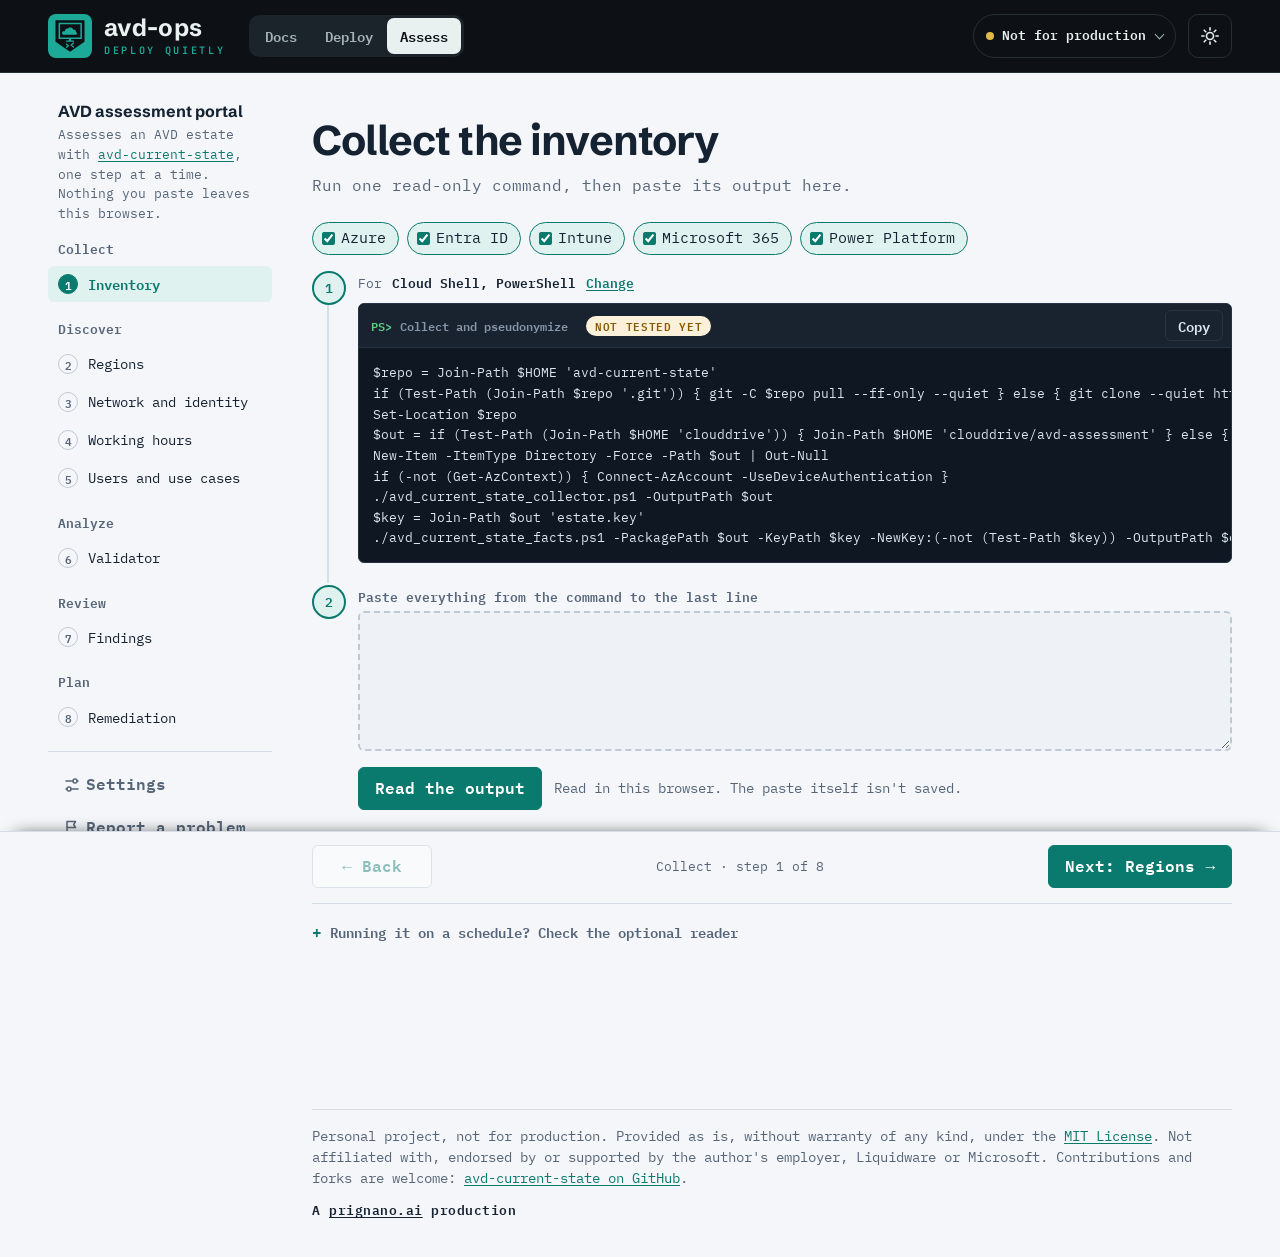
==== site/portal/index.html @ eb857abc "feat(portal): aggregate avd-linecheck sentiment into C19 intake and surface perceived-vs-measured si" ====
<!doctype html>
<html lang="en">
<head>
<meta charset="utf-8">
<meta name="viewport" content="width=device-width, initial-scale=1">
<title>AVD Assessment Portal</title>
<meta name="description" content="Walks an Azure Virtual Desktop assessment step by step: collect the inventory, run the discovery interview, analyze against the standards. Everything stays in your browser.">
<link rel="icon" href="../assets/brand/favicon.svg" type="image/svg+xml">
<link rel="stylesheet" href="../assets/avd-ops.css">
<link rel="stylesheet" href="../assets/avd-ops-portal.css">
<link rel="stylesheet" href="../assets/avd-ops-shell.css">
<script src="../assets/theme.js"></script>
<style>
  /* The assessment portal (docs/assessment-portal-spec.md). Tokens, fonts and the shared portal components come
     from the avd-ops design system, vendored in ../assets/ (avd-ops docs/design-system.md), so the page makes
     no request to another site. This block holds only this page's layout. */
  /* The avd-ops shell bar (avd-ops docs/design-system.md, "Shell") lines up with the portal's column; under it the
     page's own title row: the portal's name, then its own links and settings. */
  .shell main{padding-block:0}
  /* avd-ops-portal.css styles every button as a primary action; the shell's theme button keeps the bar's look. */
  .portal header.bar .iconbtn,.portal header.bar .iconbtn:hover:not(:disabled){padding:0;background:transparent;color:var(--shell-fg);border-color:var(--shell-line)}
  .portal header.bar .iconbtn:hover:not(:disabled){background:var(--shell-hover)}
  /* The wizard (avd-ops docs/design-system.md, "Wizard"): the step column, then Back and Next, then the notice and
     credit in the same column. Focus scrolls clear of the bar on top and of Back and Next. */
  .wz-main{min-width:0}
  /* avd-ops-portal.css styles every button as a primary action; the rail's tools keep their quiet look. */
  .portal button.wz-tool,.portal button.wz-tool:hover:not(:disabled){border:0;background:none;color:var(--muted)}
  .portal button.wz-tool:hover:not(:disabled),.portal button.wz-tool[aria-expanded="true"]{background:var(--sunken);color:var(--fg)}
  html{scroll-padding-top:calc(var(--bar) + env(safe-area-inset-top,0px) + 16px);scroll-padding-bottom:96px}
  .wz-stage .row+.row,.wz-stage .switch+.row{margin-top:var(--space-3)}
  .runin{margin:var(--space-3) 0 var(--space-2)}
  .after{max-width:var(--page);margin:0 auto;padding-top:24px;padding-left:max(var(--gutter),env(safe-area-inset-left,0px));padding-right:max(var(--gutter),env(safe-area-inset-right,0px))}
  @media (min-width:64.01rem){.after{padding-left:calc(max(var(--gutter),env(safe-area-inset-left,0px)) + 14rem + var(--space-6))}}
  .reply .table-wrap{margin-top:var(--space-2)}
  .credit{margin:0;padding:0 0 calc(24px + env(safe-area-inset-bottom,0px));font:600 .8rem var(--mono);letter-spacing:.04em;color:var(--fg)}
  .credit a{color:inherit}
  .portal footer.disclaimer{padding-bottom:10px}
  .runin .segmented input:disabled+span{opacity:.45;cursor:default}
  #runin-note{font-size:.88rem}
  #runin-note:empty{display:none}
  .term-head .untested{margin-right:auto;margin-left:10px}
  .term+.requires{margin:6px 0 0}
  .panel-head{display:flex;align-items:baseline;gap:var(--space-3);margin-bottom:var(--space-2)}
  .panel-head h2{margin:0}
  .panel-head button{margin-left:auto}
  .gap{margin-top:var(--space-3)}
  .result-line{display:flex;gap:10px;align-items:center;flex-wrap:wrap;margin:var(--space-3) 0}
  .days{display:flex;flex-wrap:wrap;gap:var(--space-2)}
  .days label{display:inline-flex;gap:6px;align-items:center;border:1px solid var(--line-strong);border-radius:var(--pill);padding:4px 12px 4px 9px;cursor:pointer;font-size:.92rem;background:var(--surface)}
  .days label:has(input:checked){border-color:var(--accent);background:var(--accent-soft)}
  .days input{accent-color:var(--accent);margin:0}
  .errors{margin:var(--space-3) 0 0;padding:var(--space-3) var(--space-4);border:1px solid var(--bad);border-radius:var(--radius-sm);background:var(--bad-soft);color:var(--fg)}
  .errors ul{margin:var(--space-1) 0 0;padding-left:1.2rem}
  .private{font-size:.82rem;color:var(--muted)}
  .private::before{content:"Private: ";font-weight:600}
  .actions{display:flex;flex-wrap:wrap;gap:var(--space-3);align-items:center;margin-top:var(--space-4)}
  .later{border-left:3px solid var(--line-strong);padding-left:var(--space-3);color:var(--muted)}
  [aria-invalid="true"]{border-color:var(--bad)!important}
  .row>.filedrop{flex:1 1 260px}
  #report-body{min-height:220px}
  #report-panel .switch{margin-top:var(--space-3)}
  table.findings caption{text-align:left;font:600 .85rem var(--display);color:var(--muted);padding:var(--space-2) .7rem}
  table.findings td{vertical-align:middle}
  table.findings td.check strong{display:block;font-weight:600}
  table.findings td.check code{font-size:.75rem}
  table.findings .carried{display:block;font-size:.78rem;color:var(--caution)}
  table.findings select,table.findings input[type=text]{min-width:9rem}
  table.findings textarea{min-height:2.4rem;min-width:12rem}
  table.findings tr.hidden-pass{display:none}
  /* Phones: one card per finding. */
  @media (max-width:40rem){
    .findings-wrap{border:0;background:none}
    table.findings thead{position:absolute;width:1px;height:1px;overflow:hidden;clip:rect(0 0 0 0)}
    table.findings,table.findings tbody,table.findings tr,table.findings td{display:block;width:100%}
    table.findings tr{border:1px solid var(--line);border-radius:var(--radius-sm);background:var(--surface);margin-bottom:var(--space-3);padding:var(--space-2) 0}
    table.findings td{border:0;padding:.35rem .8rem}
    table.findings td[data-label]::before{content:attr(data-label);display:block;font:600 .82rem var(--body);color:var(--muted);margin-bottom:2px}
    table.findings tr.hidden-pass{display:none}
  }
</style>
</head>
<body class="portal shell">
<!-- The avd-ops shell (avd-ops docs/design-system.md, "Shell"): the brand bar and switcher shared with avd-ops.dev and the deployment portal. -->
<header class="bar"><div class="bar-in"><a class="brand" href="https://avd-ops.dev/"><img class="mark" src="../assets/brand/mark.svg" alt="" width="44" height="44"><span class="name"><span class="word">avd-ops</span><span class="tag">Deploy quietly</span></span></a>
<nav class="switcher" aria-label="avd-ops tools"><a href="https://avd-ops.dev/">Docs</a><a href="https://deploy.avd-ops.dev/portal/">Deploy</a><a href="./" aria-current="page">Assess</a></nav>
<details class="notice" id="disclaimer"><summary><strong class="long">Personal project. Not for production. No warranty.</strong><strong class="short">Not for production</strong></summary>
<div class="full"><ul><li><strong>Personal project, not for production.</strong> Provided as is, without warranty of any kind (<a href="https://github.com/avd-ops/avd-current-state/blob/main/LICENSE">MIT License</a>).</li>
<li>Not affiliated with, endorsed by or supported by the author's employer, and not an official Microsoft product.</li>
<li>Not a certification, a compliance attestation or a security audit.</li></ul></div></details>
<div class="tools"><button class="iconbtn theme" type="button" aria-label="Switch theme"><svg class="sun" viewBox="0 0 20 20" fill="none" stroke="currentColor" stroke-width="1.6" stroke-linecap="round" aria-hidden="true"><circle cx="10" cy="10" r="3.5"/><path d="M10 1.8v2.2M10 16v2.2M1.8 10H4M16 10h2.2M4.2 4.2l1.6 1.6M14.2 14.2l1.6 1.6M4.2 15.8l1.6-1.6M14.2 5.8l1.6-1.6"/></svg><svg class="moon" viewBox="0 0 20 20" fill="none" stroke="currentColor" stroke-width="1.6" stroke-linejoin="round" aria-hidden="true"><path d="M16.5 12.4A7 7 0 0 1 7.6 3.5a7 7 0 1 0 8.9 8.9Z"/></svg></button></div></div></header>
<!-- Settings and Report a problem open as sheets over the step (avd-ops docs/design-system.md, "Sheet"); Escape or the backdrop closes them. -->
<button type="button" class="sheet-backdrop hidden" id="sheet-backdrop" aria-label="Close" tabindex="-1"></button>
<section class="sheet hidden" id="settings-panel" role="dialog" aria-modal="true" aria-labelledby="settings-title">
  <div class="panel-head"><h2 id="settings-title">Assessment settings</h2><button type="button" class="linkbtn" id="settings-close">Close</button></div>
  <p class="muted">Used to build the commands. Kept only in this browser.</p>
  <!-- Run in (avd-ops docs/design-system.md): every command block follows this choice. Cloud Shell PowerShell is the default; the choice is kept in this browser only. -->
  <div class="runin" id="runin" role="group" aria-labelledby="runin-title"><span class="runin-title" id="runin-title">Run the commands in</span>
    <div class="segmented" role="radiogroup" aria-label="Where"><label><input type="radio" name="runin-where" value="cloudshell" checked><span>Cloud Shell</span></label><label><input type="radio" name="runin-where" value="windows"><span>Windows</span></label><label><input type="radio" name="runin-where" value="macos"><span>macOS</span></label></div>
    <div class="segmented" role="radiogroup" aria-label="Shell"><label><input type="radio" name="runin-shell" value="pwsh" checked><span>PowerShell</span></label><label><input type="radio" name="runin-shell" value="bash"><span>Bash</span></label></div>
    <span class="muted" id="runin-note"></span>
  </div>
  <label class="field gap"><span>Subscriptions to collect</span><textarea class="prose" id="subscriptions" autocomplete="off" placeholder="One per line, by name. Empty: every subscription you can read."></textarea></label>
  <div class="row gap">
    <label class="field"><span>Subscription to validate</span><input type="text" id="validationSubscription" autocomplete="off" placeholder="Empty: the first one above"></label>
    <label class="field"><span>Resource group (optional)</span><input type="text" id="resourceGroup" autocomplete="off" placeholder="Empty: every host pool in the subscription"></label>
  </div>
  <div class="actions">
    <button type="button" class="secondary" id="reset">Start over</button>
    <span class="muted">Clears the saved progress, answers, notes and settings from this browser.</span>
  </div>
</section>

<!-- Report a problem (docs/assessment-portal-spec.md, decision 5): redacted here with the avd-ops engine's
     redact.js, then GitHub's new-issue form opens with it. Nothing is sent from this page. -->
<section class="sheet hidden" id="report-panel" role="dialog" aria-modal="true" aria-labelledby="report-title">
  <div class="panel-head"><h2 id="report-title">Report a problem</h2><button type="button" class="linkbtn" id="report-close">Close</button></div>
  <p>This opens a <strong>public</strong> GitHub issue. Your browser redacts the report first. Read it before you send it.</p>
  <details class="more"><summary>What gets removed</summary>
    <p>Anything that looks like a password, key or token; email addresses and UPNs; tenant and domain names; IDs; public IP addresses; user names in paths; subscription and resource group names (from your settings and the output); resource names in Azure resource IDs; storage and key vault names; and the words you add below. Server names the output prints any other way are not found: add them. Nothing leaves this page until you submit the issue on GitHub, which needs a GitHub account.</p>
  </details>
  <label class="field gap"><span>What were you doing, and what went wrong?</span><textarea class="prose" id="report-desc" rows="3"></textarea></label>
  <label class="switch gap"><input type="checkbox" id="report-output" checked><span><strong>Include the output pasted at this stage</strong></span></label>
  <label class="field gap"><span>Also remove (comma-separated: company, server and app names, anything else private)</span><input type="text" id="report-terms" autocomplete="off"></label>
  <label class="field gap"><span>The report, as it will be sent (you can edit it)</span><textarea id="report-body" spellcheck="false"></textarea></label>
  <p class="muted" id="report-summary" role="status"></p>
  <label class="switch"><input type="checkbox" id="report-ok"><span><strong>I have read the report and it holds nothing private</strong></span></label>
  <div class="actions">
    <button type="button" id="report-submit" disabled>Open GitHub issue</button>
    <button type="button" class="secondary" id="report-copy">Copy report</button>
    <span class="muted" id="report-status" role="status"></span>
  </div>
</section>

<!-- The wizard (avd-ops docs/design-system.md, "Wizard"): the steps down the left, grouped by the five stages,
     one step on screen at a time. portal.js fills the list and the progress bar from its STEPS. -->
<main class="wz-layout">
  <header class="top wz-rail">
    <div class="title"><h1>AVD assessment portal</h1>
      <p class="purpose">Assesses an AVD estate with <a href="https://github.com/avd-ops/avd-current-state">avd-current-state</a>, one step at a time. Nothing you paste leaves this browser.</p></div>
    <ol class="wz-list" id="steps" aria-label="Assessment progress"></ol>
    <ol class="wz-progress" id="steps-bar" aria-label="Assessment progress"></ol>
    <div class="toplinks wz-tools">
      <button type="button" class="wz-tool" id="settings-link" aria-controls="settings-panel" aria-expanded="false" title="Assessment settings"><svg viewBox="0 0 16 16" aria-hidden="true" fill="none" stroke="currentColor" stroke-width="1.5" stroke-linecap="round"><path d="M2 4h7M13 4h1M2 12h1M7 12h7"/><circle cx="11" cy="4" r="2"/><circle cx="5" cy="12" r="2"/></svg><span class="t">Settings</span></button>
      <button type="button" class="wz-tool" id="report-link" aria-controls="report-panel" aria-expanded="false" title="Report a problem"><svg viewBox="0 0 16 16" aria-hidden="true" fill="none" stroke="currentColor" stroke-width="1.5" stroke-linecap="round" stroke-linejoin="round"><path d="M3 14V2.5h8.5l-1.8 3 1.8 3H3"/></svg><span class="t">Report a problem</span></button></div>
  </header>
  <div class="wz-main">

  <section class="wz-stage" id="stage-collect" data-step="collect" aria-labelledby="collect-title">
    <h2 id="collect-title">Collect the inventory</h2>
    <p class="purpose">Run one read-only command, then paste its output here.</p>
    <div class="days gap" id="planes" role="group" aria-label="Control planes to collect">
      <label><input type="checkbox" value="azure" checked> Azure</label><label><input type="checkbox" value="entra" checked> Entra ID</label><label><input type="checkbox" value="intune" checked> Intune</label><label><input type="checkbox" value="m365" checked> Microsoft 365</label><label><input type="checkbox" value="power-platform" checked> Power Platform</label>
    </div>
    <div class="slot">
      <div class="stop" id="collect-run">
        <p class="runline">For <strong class="runin-where">Cloud Shell, PowerShell</strong><button type="button" class="linkbtn" data-runin-change>Change</button></p>
        <div class="term"><div class="term-head"><span class="term-label">Collect and pseudonymize</span><button type="button" data-copy="collect-cmd">Copy</button></div><pre id="collect-cmd"></pre></div>
      </div>
      <div class="stop" id="collect-paste-stop">
        <label class="field"><span>Paste everything from the command to the last line</span><textarea class="paste" id="collect-paste" spellcheck="false" autocomplete="off"></textarea></label>
        <div class="actions"><button type="button" id="collect-read">Read the output</button><span class="quiet">Read in this browser. The paste itself isn't saved.</span></div>
        <div id="collect-result" class="gap" aria-live="polite"></div>
      </div>
    </div>
    <details class="more"><summary>What the command does</summary>
      <p>The collector reads what is in your subscriptions through Resource Graph and writes an evidence package in Cloud Shell. Then the facts script gives the estate a pseudonym, which the later steps use instead of any name. Both only read. Run each command in <a href="https://shell.azure.com/powershell" target="_blank" rel="noopener">Azure Cloud Shell</a> and paste the output back: nothing you paste or type leaves this page unless you send a report yourself.</p>
    </details>
    <details class="more" id="reader-run"><summary>Running it on a schedule? Check the optional reader</summary>
      <p>An optional read-only identity lets GitHub Actions in your private repo run the collector with nobody signed in. Set it up from the <a href="https://github.com/avd-ops/avd-current-state/blob/main/docs/reader-identity.md">reader guide</a>; this check only reads.</p>
      <div class="term"><div class="term-head"><span class="term-label">Check the reader</span><button type="button" data-copy="reader-cmd">Copy</button></div><pre id="reader-cmd"></pre></div>
    </details>
  </section>

  <section class="wz-stage hidden discover" id="stage-regions" data-step="regions" aria-labelledby="regions-title">
    <h2 id="regions-title">Residency and regions</h2>
    <p class="purpose">Where the estate's data must stay, and where you would like it.</p>
    <label class="switch"><input type="checkbox" id="residencyRequired"><span><strong>Data must stay in named regions</strong><br><span class="muted">Regulation or contract, not preference.</span></span></label>
    <div class="row gap">
      <label class="field"><span>Regions data must stay in</span><input type="text" id="residencyRegions" autocomplete="off" placeholder="eastus2, centralus"></label>
      <label class="field"><span>Preferred regions, most preferred first (up to 3)</span><input type="text" id="preferredRegions" autocomplete="off" placeholder="eastus2, centralus"></label>
    </div>
    <label class="field gap"><span class="private">notes</span><textarea class="prose" data-note="residency" aria-label="Private notes on residency and regions"></textarea></label>
    <details class="more"><summary>Where the answers go</summary>
      <p>The discovery interview asks what telemetry can't know. The answers become <code>intake.json</code> (avd-intake/v1), which holds only choices, region names, times and the estate pseudonym. Private notes go in a notes file that stays on your device.</p>
    </details>
  </section>

  <section class="wz-stage hidden discover" id="stage-network" data-step="network" aria-labelledby="network-title">
    <h2 id="network-title">Network and identity</h2>
    <p class="purpose">The network the landing zone joins, and the identity it is held to.</p>
    <label class="field"><span>The network the landing zone has to join</span>
      <select id="existingHub"><option value="">Choose one</option><option value="none">None: a new, standalone network</option><option value="azure-hub">An Azure hub virtual network</option><option value="vwan">A Virtual WAN hub</option><option value="other">Something else</option></select></label>
    <label class="field gap"><span class="private">notes</span><textarea class="prose" data-note="network" aria-label="Private notes on the network"></textarea></label>
    <label class="field gap"><span>The identity lane the estate is held to</span>
      <select id="identityConstraints"><option value="">Choose one</option><option value="entra-only">Microsoft Entra ID only</option><option value="hybrid-ad">Hybrid with Active Directory</option><option value="entra-ds">Microsoft Entra Domain Services</option><option value="undecided">Not decided yet</option></select></label>
    <label class="field gap"><span class="private">notes</span><textarea class="prose" data-note="identity" aria-label="Private notes on identity"></textarea></label>
  </section>

  <section class="wz-stage hidden discover" id="stage-hours" data-step="hours" aria-labelledby="hours-title">
    <h2 id="hours-title">Working hours</h2>
    <p class="purpose">When most users start and finish, and on which days.</p>
    <div class="row">
      <label class="field"><span>Most users start</span><input type="time" id="start" value="07:00"></label>
      <label class="field"><span>Most users finish</span><input type="time" id="end" value="19:00"></label>
      <label class="field"><span>Time zone</span><input type="text" id="timeZone" autocomplete="off" list="zones" placeholder="America/Chicago"></label>
    </div>
    <div class="days gap" id="days" role="group" aria-label="Working days">
      <label><input type="checkbox" value="Mon" checked> Mon</label><label><input type="checkbox" value="Tue" checked> Tue</label><label><input type="checkbox" value="Wed" checked> Wed</label><label><input type="checkbox" value="Thu" checked> Thu</label><label><input type="checkbox" value="Fri" checked> Fri</label><label><input type="checkbox" value="Sat"> Sat</label><label><input type="checkbox" value="Sun"> Sun</label>
    </div>
    <label class="field gap"><span class="private">notes</span><textarea class="prose" data-note="hours" aria-label="Private notes on working hours"></textarea></label>
  </section>

  <section class="wz-stage hidden discover" id="stage-people" data-step="people" aria-labelledby="people-title">
    <h2 id="people-title">Users and use cases</h2>
    <p class="purpose">Note who works on the estate and what hurts today, then build <code>intake.json</code>.</p>
    <label class="field"><span class="private">notes on users and use cases</span><textarea class="prose" data-note="users" aria-label="Private notes on users and use cases"></textarea></label>
    <label class="field gap"><span class="private">notes, anything else</span><textarea class="prose" data-note="other" aria-label="Private notes, anything else"></textarea></label>
    <div class="row gap">
      <label class="field"><span>Default network kind for imported user checks</span>
        <select id="linecheck-kind"><option value="office">Office</option><option value="branch">Branch</option><option value="home">Home</option><option value="guest">Guest</option><option value="partner">Partner</option><option value="other">Other</option></select></label>
      <label class="filedrop" id="linecheck-drop"><input type="file" id="linecheck-file" accept=".json,application/json" multiple aria-describedby="linecheck-hint"><span class="what">Load avd-linecheck JSON (optional)</span><span class="hint" id="linecheck-hint">Drop one or more user network and sentiment exports. Banded in your browser, never uploaded.</span><span class="file" id="linecheck-name"></span><span class="error" id="linecheck-error" role="alert"></span></label>
    </div>
    <div class="result-line hidden" id="linecheck-summary"></div>
    <div class="row gap">
      <label class="field"><span>Estate</span><input type="text" id="estate" autocomplete="off" placeholder="est-0a1b2c3d" aria-describedby="estate-hint"><small id="estate-hint">Filled in from the Collect step.</small></label>
      <label class="field"><span>Answered on</span><input type="text" id="answeredOn" autocomplete="off" placeholder="2026-10-21"></label>
    </div>
    <div class="actions"><button type="button" id="intake-build">Build intake.json</button><a class="btnlink secondary" id="notes-download" href="#" download="discovery-notes.md">Download discovery notes</a></div>
    <div id="intake-errors" aria-live="polite"></div>
    <div id="intake-out" class="hidden gap">
      <p class="runline">For <strong class="runin-where">Cloud Shell, PowerShell</strong><button type="button" class="linkbtn" data-runin-change>Change</button></p>
      <div class="term"><div class="term-head"><span class="term-label">Write intake.json</span><button type="button" data-copy="intake-cmd">Copy</button></div><pre id="intake-cmd"></pre></div>
      <div class="actions"><a class="btnlink secondary" id="intake-download" href="#" download="intake.json">Download intake.json</a><span class="quiet">It holds no names, so this block is safe to paste.</span></div>
    </div>
    <details class="more"><summary>About the notes and intake.json</summary>
      <p>Notes only for now; the structured use case record comes with avd-assess's discovery guide. Importing <code>avd-linecheck</code> exports folds banded user ratings, symptom chips and per-network reachability into <code>intake.json</code> (with zero free text). The block writes <code>intake.json</code> beside the evidence packages, where the validator reads it.</p>
    </details>
  </section>

  <section class="wz-stage hidden" id="stage-analyze" data-step="analyze" aria-labelledby="analyze-title">
    <h2 id="analyze-title">Analyze against the standards</h2>
    <p class="purpose">Run the read-only validator, then paste its output here.</p>
    <div class="slot">
      <div class="stop" id="analyze-run">
        <p class="runline">For <strong class="runin-where">Cloud Shell, PowerShell</strong><button type="button" class="linkbtn" data-runin-change>Change</button></p>
        <div class="term"><div class="term-head"><span class="term-label">Validate</span><button type="button" data-copy="analyze-cmd">Copy</button></div><pre id="analyze-cmd"></pre></div>
      </div>
      <div class="stop" id="analyze-paste-stop">
        <label class="field"><span>Paste everything from the command to the last line</span><textarea class="paste" id="analyze-paste" spellcheck="false" autocomplete="off"></textarea></label>
        <div class="actions"><button type="button" id="analyze-read">Read the output</button><span class="quiet">Read in this browser. The paste itself isn't saved.</span></div>
        <div id="analyze-result" class="gap" aria-live="polite"></div>
      </div>
    </div>
    <details class="more"><summary>What the validator checks</summary>
      <p>The validator checks every host pool after deployment: wiring, app group access, session host health, profile storage, scaling, diagnostics and backup. Scoring against the avd-assess method, with <code>intake.json</code>, joins this step when the validator's assess mode lands.</p>
    </details>
  </section>

  <section class="wz-stage hidden" id="stage-review" data-step="review" aria-labelledby="review-title">
    <h2 id="review-title">Review the findings</h2>
    <p class="purpose">Load <code>assessment.json</code>, then decide each finding: fix, accept or defer.</p>
    <div class="row">
      <label class="filedrop" id="assessment-drop"><input type="file" id="assessment-file" accept=".json,application/json" aria-describedby="assessment-hint"><span class="what">Load assessment.json</span><span class="hint" id="assessment-hint">Drop it here or choose it. Read in your browser, never uploaded.</span><span class="file" id="assessment-name"></span><span class="error" id="assessment-error" role="alert"></span></label>
      <label class="filedrop" id="prior-drop"><input type="file" id="prior-file" accept=".json,application/json" aria-describedby="prior-hint"><span class="what">Earlier review.json (optional)</span><span class="hint" id="prior-hint">Carries forward the decisions whose outcome didn't change, marked for a second look.</span><span class="file" id="prior-name"></span><span class="error" id="prior-error" role="alert"></span></label>
    </div>
    <div id="review-body" class="hidden">
      <div class="result-line" id="review-summary"></div>
      <div class="result-line" id="review-planes"></div>
      <div class="result-line hidden" id="review-sentiment"></div>
      <div class="row">
        <label class="switch"><input type="checkbox" id="hide-pass" checked><span><strong>Hide passing checks</strong></span></label>
        <label class="field"><span>Reviewed on</span><input type="text" id="reviewedOn" autocomplete="off" placeholder="2026-10-21"></label>
      </div>
      <div class="table-wrap findings-wrap">
        <table class="findings">
          <caption>Findings, worst first</caption>
          <thead><tr><th scope="col">Check</th><th scope="col">Outcome</th><th scope="col">Decision</th><th scope="col">Reason</th><th scope="col">Review by</th><th scope="col">Private note</th></tr></thead>
          <tbody id="findings"></tbody>
        </table>
      </div>
      <div class="actions"><button type="button" id="review-build">Build review.json</button><a class="btnlink secondary" id="notes-download-2" href="#" download="discovery-notes.md">Download notes with findings</a></div>
      <div id="review-errors" aria-live="polite"></div>
      <div id="review-out" class="hidden gap">
        <p class="runline">For <strong class="runin-where">Cloud Shell, PowerShell</strong><button type="button" class="linkbtn" data-runin-change>Change</button></p>
        <div class="term"><div class="term-head"><span class="term-label">Write review.json</span><button type="button" data-copy="review-cmd">Copy</button></div><pre id="review-cmd"></pre></div>
        <div class="actions"><a class="btnlink secondary" id="review-download" href="#" download="review.json">Download review.json</a><span class="quiet">It holds no names, so this block is safe to paste.</span></div>
      </div>
    </div>
    <details class="more"><summary>What review.json holds</summary>
      <p>The decisions become <code>review.json</code> (avd-assessment-review/v1), which pins the report by its hash and holds only check IDs and reason codes. A note on a finding goes to your private notes file. The block writes it beside the evidence packages.</p>
    </details>
  </section>

  <section class="wz-stage hidden" id="stage-plan" data-step="plan" aria-labelledby="plan-title">
    <h2 id="plan-title">Plan the remediation</h2>
    <p class="purpose">The findings to fix become an ordered plan you can download.</p>
    <p class="muted" id="plan-empty">Load <code>assessment.json</code> in the Review step first.</p>
    <div id="plan-body" class="hidden">
      <div class="result-line" id="plan-summary"></div>
      <p class="muted" id="plan-review-note"></p>
      <div class="row">
        <label class="field"><span>Planned on</span><input type="text" id="plannedOn" autocomplete="off" placeholder="2026-10-22"></label>
      </div>
      <div class="table-wrap findings-wrap">
        <table class="findings">
          <caption>The plan, in priority order: gap, warn, unknown; then severity</caption>
          <thead><tr><th scope="col">Order</th><th scope="col">Plane</th><th scope="col">Check</th><th scope="col">Outcome</th><th scope="col">Change</th><th scope="col">Why</th></tr></thead>
          <tbody id="plan-items"></tbody>
        </table>
      </div>
      <div id="plan-skipped"></div>
      <div class="actions"><button type="button" id="plan-build">Build plan.json</button></div>
      <div id="plan-errors" aria-live="polite"></div>
      <div id="plan-out" class="hidden gap">
        <p class="runline">For <strong class="runin-where">Cloud Shell, PowerShell</strong><button type="button" class="linkbtn" data-runin-change>Change</button></p>
        <div class="term"><div class="term-head"><span class="term-label">Write plan.json</span><button type="button" data-copy="plan-cmd">Copy</button></div><pre id="plan-cmd"></pre></div>
        <div class="actions"><a class="btnlink secondary" id="plan-download" href="#" download="plan.json">Download plan.json</a><a class="btnlink secondary" id="plan-md-download" href="#" download="plan.md">Download plan.md</a><span class="quiet">They hold no names, so this block is safe to paste.</span></div>
      </div>
    </div>
    <details class="more"><summary>What goes into the plan</summary>
      <p>The findings you chose to fix, and every finding nobody reviewed, become an ordered plan: what good looks like and why, the landing zone parameter or setting that changes it where one is known, and what is outside the landing zone's reach. Accepted and deferred findings stay out. Saved as <code>plan.json</code> (avd-remediation-plan/v1), which holds only check IDs, citations and public values, and <code>plan.md</code> for people.</p>
      <p>A landing zone change fixes only what the landing zone deployed. A finding on a resource it doesn't own is changed where that resource is managed.</p>
    </details>
  </section>
  </div>
</main>
<nav class="wz-nav wide" aria-label="Step navigation"><div class="in">
  <button type="button" class="secondary" id="back">&larr; Back</button>
  <span class="where" id="where"></span>
  <button type="button" id="next">Next &rarr;</button>
</div></nav>
<div class="after">
  <footer class="disclaimer">Personal project, not for production. Provided as is, without warranty of any kind, under the <a href="https://github.com/avd-ops/avd-current-state/blob/main/LICENSE">MIT License</a>. Not affiliated with, endorsed by or supported by the author's employer, Liquidware or Microsoft. Contributions and forks are welcome: <a href="https://github.com/avd-ops/avd-current-state">avd-current-state on GitHub</a>.</footer>
  <p class="credit">A <a href="https://prignano.ai/">prignano.ai</a> production</p>
</div>
<datalist id="zones"><option value="UTC"><option value="America/New_York"><option value="America/Chicago"><option value="America/Denver"><option value="America/Los_Angeles"><option value="America/Toronto"><option value="America/Sao_Paulo"><option value="Europe/London"><option value="Europe/Dublin"><option value="Europe/Amsterdam"><option value="Europe/Berlin"><option value="Europe/Paris"><option value="Asia/Singapore"><option value="Asia/Tokyo"><option value="Asia/Kolkata"><option value="Australia/Sydney"></datalist>
<script src="portal-config.js"></script>
<script src="../assets/engine/core.js"></script>
<script src="../assets/engine/blocks.js"></script>
<script src="../assets/engine/runin.js"></script>
<script src="../assets/engine/statelines.js"></script>
<script src="../assets/engine/redact.js"></script>
<script src="assess-catalog.js"></script>
<script src="assess-core.js"></script>
<script src="portal.js"></script>
</body>
</html>
---- site/assets/avd-ops.css ----
/* avd-ops design system v2.7.0 (https://avd-ops.dev/, avd-ops/avd-ops site/assets/avd-ops.css). MIT.
   Personal project, not for production, as is; not affiliated with the author's employer, Liquidware or Microsoft.
   One file for every public AVD page: tokens (light, dark, and a data-theme override), base type, and the shared
   pieces (top bar with the logo slot, notice, buttons, chips, status pills, tables, code, footer). Pages add only
   their own layout. The app shell every family page shares (brand bar, switcher, side list, notice) is
   avd-ops-shell.css, with theme.js for the theme switch and the drawer. Other repos vendor this file with fonts/ and brand/ at a tagged version; see docs/design-system.md.
   Fonts are served from fonts/ next to this file, so a page that uses it makes no requests to other sites. */

@font-face{font-family:"IBM Plex Mono";font-weight:400 500;font-display:swap;src:url("fonts/ibm-plex-mono-latin-400-normal.woff2") format("woff2")}
@font-face{font-family:"IBM Plex Mono";font-weight:400 500;font-style:italic;font-display:swap;src:url("fonts/ibm-plex-mono-latin-400-italic.woff2") format("woff2")}
@font-face{font-family:"IBM Plex Mono";font-weight:600;font-display:swap;src:url("fonts/ibm-plex-mono-latin-600-normal.woff2") format("woff2")}
@font-face{font-family:"IBM Plex Mono";font-weight:700;font-display:swap;src:url("fonts/ibm-plex-mono-latin-700-normal.woff2") format("woff2")}
@font-face{font-family:"Schibsted Grotesk";font-weight:500 600;font-display:swap;src:url("fonts/schibsted-grotesk-latin-600-normal.woff2") format("woff2")}
@font-face{font-family:"Schibsted Grotesk";font-weight:700;font-display:swap;src:url("fonts/schibsted-grotesk-latin-700-normal.woff2") format("woff2")}
@font-face{font-family:"JetBrains Mono";font-weight:600;font-display:swap;src:url("fonts/jetbrains-mono-latin-600-normal.woff2") format("woff2")}
@font-face{font-family:"Source Serif 4";font-weight:400;font-display:swap;src:url("fonts/source-serif-4-latin-400-normal.woff2") format("woff2")}
@font-face{font-family:"Source Serif 4";font-weight:400;font-style:italic;font-display:swap;src:url("fonts/source-serif-4-latin-400-italic.woff2") format("woff2")}
@font-face{font-family:"Source Serif 4";font-weight:600 700;font-display:swap;src:url("fonts/source-serif-4-latin-600-normal.woff2") format("woff2")}

/* Tokens. Neutrals are a cool slate; the accent is the logo's teal, darkened on light backgrounds for contrast
   (--brand and --brand-ink are the logo's own colors, for brand surfaces only); amber marks the optional
   Liquidware tier; good, caution and bad are for results only, never decoration, and info marks work in progress.
   The shell pair is the brand bar's ink, the same in both themes so every family page opens on the same frame. */
:root{
  --bg:#f4f6f9; --surface:#ffffff; --sunken:#eef2f6; --fg:#152232; --muted:#566578; --line:#d7dee8; --line-strong:#bfc9d6;
  --accent:#0b7a6e; --accent-hover:#09635a; --on-accent:#ffffff; --accent-soft:#e0f2ef; --focus:#0b7a6e;
  --brand:#1ca998; --brand-ink:#0d1015;
  --tier:#9a5b12; --tier-soft:#f7ecdc;
  --good:#18794e; --good-soft:#e1f3e9; --caution:#8a5a00; --caution-soft:#fbf0d9; --bad:#b42323; --bad-soft:#fbe7e7;
  --warn-bg:#fff6e0; --warn-line:#e2b74a; --warn-fg:#4d3a07;
  --term-bg:#0f1822; --term-head:#18232f; --term-text:#dbe5ef; --term-muted:#8796a8; --term-border:#263342; --prompt:#5fcf86;
  --s-built-bg:#d9f2e3; --s-built-fg:#14532d; --s-design-bg:#e4edfb; --s-design-fg:#1d4785; --s-slice-bg:#fdecc8; --s-slice-fg:#713f12;
  --shell:#0d1015; --shell-fg:#e8f1f0; --shell-muted:#a3b3b8; --shell-line:#262f36; --shell-hover:#1b242a; --shell-warn:#e2b74a; --info:#2456a6; --info-soft:#e4edfb;
  --shadow-2:0 2px 6px rgba(21,34,50,.08),0 12px 32px rgba(21,34,50,.10);
  --shadow:0 1px 2px rgba(21,34,50,.05),0 4px 16px rgba(21,34,50,.05);
  --display:"Schibsted Grotesk","Segoe UI",system-ui,sans-serif;
  --body:"IBM Plex Mono",ui-monospace,"Cascadia Mono",SFMono-Regular,Menlo,Consolas,monospace;
  --mono:"IBM Plex Mono",ui-monospace,"Cascadia Mono",SFMono-Regular,Menlo,Consolas,monospace;
  --wordmark:"Schibsted Grotesk","Segoe UI",system-ui,sans-serif;
  --tagline:"JetBrains Mono",ui-monospace,Menlo,Consolas,monospace;
  --prose:"Source Serif 4",Georgia,"Times New Roman",serif;
  --radius:8px; --radius-sm:6px; --pill:999px;
  --space-1:.25rem; --space-2:.5rem; --space-3:.75rem; --space-4:1rem; --space-5:1.5rem; --space-6:2.5rem;
  --measure:76rem; --gutter:16px; --page:76rem; --side:15rem; --tap:44px; --radius-lg:14px; --bar:72px;
  --ease:cubic-bezier(.2,.7,.2,1); --fast:120ms; --slow:220ms;
}
@media (prefers-color-scheme:dark){:root:not([data-theme="light"]){
  --bg:#0f1620; --surface:#16202c; --sunken:#121b25; --fg:#e4ebf3; --muted:#9aa9ba; --line:#2a3646; --line-strong:#3a4859;
  --accent:#3cc8b4; --accent-hover:#7fe0d2; --on-accent:#0b1520; --accent-soft:#123331; --focus:#7fe0d2;
  --brand:#1ca998; --brand-ink:#0d1015;
  --tier:#e5a95a; --tier-soft:#3a2a14;
  --good:#4cc286; --good-soft:#10291c; --caution:#e0b04a; --caution-soft:#2c2311; --bad:#ff8a80; --bad-soft:#301818;
  --warn-bg:#2e2610; --warn-line:#8a6d1e; --warn-fg:#f3e3b0;
  --term-bg:#0a1018; --term-head:#121a24; --term-text:#dbe5ef; --term-muted:#7d8c9e; --term-border:#222e3c; --prompt:#5fcf86;
  --s-built-bg:#123824; --s-built-fg:#a7e8c0; --s-design-bg:#14223a; --s-design-fg:#bcd2fa; --s-slice-bg:#3d2e0e; --s-slice-fg:#f5d58a;
  --shell:#070a0d; --shell-fg:#e8f1f0; --shell-muted:#93a6ad; --shell-line:#1d262d; --shell-hover:#141c22; --shell-warn:#e0b04a; --info:#86b0f5; --info-soft:#14223a;
  --shadow-2:0 2px 6px rgba(0,0,0,.4),0 12px 32px rgba(0,0,0,.45);
  --shadow:0 1px 2px rgba(0,0,0,.35); color-scheme:dark}}
:root[data-theme="dark"]{
  --bg:#0f1620; --surface:#16202c; --sunken:#121b25; --fg:#e4ebf3; --muted:#9aa9ba; --line:#2a3646; --line-strong:#3a4859;
  --accent:#3cc8b4; --accent-hover:#7fe0d2; --on-accent:#0b1520; --accent-soft:#123331; --focus:#7fe0d2;
  --brand:#1ca998; --brand-ink:#0d1015;
  --tier:#e5a95a; --tier-soft:#3a2a14;
  --good:#4cc286; --good-soft:#10291c; --caution:#e0b04a; --caution-soft:#2c2311; --bad:#ff8a80; --bad-soft:#301818;
  --warn-bg:#2e2610; --warn-line:#8a6d1e; --warn-fg:#f3e3b0;
  --term-bg:#0a1018; --term-head:#121a24; --term-text:#dbe5ef; --term-muted:#7d8c9e; --term-border:#222e3c; --prompt:#5fcf86;
  --s-built-bg:#123824; --s-built-fg:#a7e8c0; --s-design-bg:#14223a; --s-design-fg:#bcd2fa; --s-slice-bg:#3d2e0e; --s-slice-fg:#f5d58a;
  --shell:#070a0d; --shell-fg:#e8f1f0; --shell-muted:#93a6ad; --shell-line:#1d262d; --shell-hover:#141c22; --shell-warn:#e0b04a; --info:#86b0f5; --info-soft:#14223a;
  --shadow-2:0 2px 6px rgba(0,0,0,.4),0 12px 32px rgba(0,0,0,.45);
  --shadow:0 1px 2px rgba(0,0,0,.35); color-scheme:dark}

/* Base */
*{box-sizing:border-box}
body{background:var(--bg);color:var(--fg);font:15.5px/1.7 var(--body);margin:0;-webkit-text-size-adjust:100%}
a{color:var(--accent)} a:hover{color:var(--accent-hover)}
:focus-visible{outline:2px solid var(--focus);outline-offset:2px}
h1,h2,h3{font-family:var(--display);line-height:1.2;text-wrap:balance}
h1{font-size:clamp(2rem,5vw,2.9rem);margin:var(--space-6) 0 var(--space-3);letter-spacing:-.015em}
h2{font-size:1.45rem;margin:2.75rem 0 var(--space-3);letter-spacing:-.005em} h3{font-size:1.1rem;margin:0 0 .35rem}
code,.mono{font-family:var(--mono);font-size:.9em}
.prose{font-family:var(--prose);font-size:1.06rem;line-height:1.65}
:not(pre)>code{background:var(--sunken);border:1px solid var(--line);border-radius:4px;padding:0 .3em}
pre{background:var(--surface);border:1px solid var(--line);border-radius:var(--radius-sm);padding:.9rem 1rem;overflow-x:auto;font:.82rem/1.55 var(--mono)}
/* Commands show every character as typed: no ligature turns << or != into one glyph. */
pre,code,.mono{font-variant-ligatures:none}
.lede{font-size:1.2rem;color:var(--muted)}
.wrap{max-width:var(--measure);margin:0 auto;padding-block:0 4rem;
  padding-left:max(var(--gutter),env(safe-area-inset-left,0px));padding-right:max(var(--gutter),env(safe-area-inset-right,0px))}

/* Top bar. The brand is the mark, brand/mark.svg (square) beside the word "avd-ops". A page may follow it with
   a crumb (.sep, then its own title) and its own links. */
header.top{display:flex;flex-wrap:wrap;gap:var(--space-2) 1.25rem;align-items:center;padding-block:1.1rem;border-bottom:1px solid var(--line)}
header.top .brand{display:inline-flex;align-items:center;gap:var(--space-2);font:700 1.05rem var(--wordmark);color:var(--fg);text-decoration:none;letter-spacing:.01em}
header.top .brand .mark{width:26px;height:26px;flex:none;border-radius:5px;display:block}
header.top .sep{color:var(--line-strong)}
header.top nav{display:flex;flex-wrap:wrap;gap:var(--space-1) var(--space-4);font-size:.95rem}
header.top nav a{text-decoration:none;color:var(--muted)} header.top nav a:hover{color:var(--fg)} header.top nav a[aria-current]{color:var(--fg);font-weight:600}

/* Notice: the research-only warning every page carries before its first section. */
.warn{background:var(--warn-bg);border:1px solid var(--warn-line);color:var(--warn-fg);border-radius:var(--radius-sm);padding:.9rem 1.1rem;margin:var(--space-5) 0;font-size:.95rem}
.warn strong:first-child{display:block;margin-bottom:var(--space-1)}
.warn ul{margin:var(--space-1) 0 0;padding-left:1.2rem}
.warn a{color:inherit}

/* Labels, chips, status pills. Chips sit in a .chips row and pills carry an s-* class, so pages that use
   .chip or .status for their own thing (the portal) keep theirs. */
.eyebrow{font:600 .88rem var(--body);color:var(--muted)}
.chips{display:flex;flex-wrap:wrap;gap:.35rem;margin-top:var(--space-1)}
.chips .chip{font:500 .72rem var(--mono);border:1px solid var(--line);border-radius:var(--pill);padding:.1rem var(--space-2);color:var(--muted);background:var(--bg)}
.status:is(.s-built,.s-design,.s-slice){font:600 .72rem var(--mono);text-transform:uppercase;letter-spacing:.06em;padding:.15rem var(--space-2);border-radius:4px;align-self:flex-start}
.s-built{background:var(--s-built-bg);color:var(--s-built-fg)} .s-design{background:var(--s-design-bg);color:var(--s-design-fg)} .s-slice{background:var(--s-slice-bg);color:var(--s-slice-fg)}

/* Cards */
.card{background:var(--surface);border:1px solid var(--line);border-radius:var(--radius);padding:var(--space-4);min-width:0}

/* Buttons. .cta is a link styled as the primary action; .ghost is the secondary one. */
.cta{display:inline-block;margin:var(--space-2) var(--space-2) 0 0;padding:var(--space-2) .95rem;border-radius:var(--radius-sm);background:var(--accent);color:var(--on-accent);border:1px solid var(--accent);text-decoration:none;font-weight:600;transition:background var(--fast) var(--ease)}
.cta:hover{background:var(--accent-hover);border-color:var(--accent-hover);color:var(--on-accent)}
.cta.ghost{background:transparent;color:var(--accent)} .cta.ghost:hover{background:var(--accent-soft);color:var(--accent)}

/* Tables */
.tbl{overflow-x:auto;margin:var(--space-4) 0} table{border-collapse:collapse;width:100%;font-size:.95rem}
th,td{text-align:left;vertical-align:top;padding:.55rem .7rem;border-bottom:1px solid var(--line)} th{font-family:var(--display);font-size:.85rem;color:var(--muted)}

/* Segmented choice: a radio group drawn as joined buttons. Markup: div.segmented with role="radiogroup" and an
   aria-label, holding label>input[type=radio]+span; arrow keys move, as radios do. 44px on touch screens. */
.segmented{display:inline-flex;max-width:100%;border:1px solid var(--line-strong);border-radius:var(--radius-sm);overflow:hidden;background:var(--surface)}
.segmented label{position:relative;display:flex;flex:1 1 auto;cursor:pointer}
.segmented label+label{border-left:1px solid var(--line-strong)}
.segmented input{position:absolute;opacity:0;inset:0;margin:0;cursor:pointer}
.segmented span{display:flex;align-items:center;justify-content:center;width:100%;min-height:34px;padding:0 12px;font-weight:600;font-size:.88rem;color:var(--muted);white-space:nowrap;transition:background var(--fast) var(--ease)}
.segmented label:hover span{color:var(--fg)}
.segmented input:checked+span{background:var(--accent-soft);color:var(--accent)}
.segmented input:focus-visible+span{outline:2px solid var(--focus);outline-offset:-2px}
@media (pointer:coarse){.segmented span{min-height:var(--tap)}}

/* Run in: where the page's commands run, as two segmented choices (place, then shell) that every command block
   follows. .runin-title names the row; the page remembers the choice in this browser only. */
.runin{display:flex;flex-wrap:wrap;align-items:center;gap:var(--space-2) var(--space-3);padding:var(--space-2) var(--space-3);border:1px solid var(--line);border-radius:var(--radius-sm);background:var(--sunken)}
.runin-title{font:600 .88rem var(--body);color:var(--muted)}
@media (max-width:40rem){.runin .segmented{display:flex;width:100%}}
/* Not tested yet: a variant no real run has proved; the word always shows, never the color alone. */
.untested{display:inline-block;font:600 .7rem/1.6 var(--mono);letter-spacing:.06em;text-transform:uppercase;border-radius:var(--pill);padding:1px 9px;color:var(--caution);background:var(--caution-soft);white-space:nowrap}
/* What a variant needs on the machine it runs on (PowerShell 7.2, the Az modules, the az CLI). */
.requires{font-size:.85rem;color:var(--muted)} .requires::before{content:"Needs: ";font-weight:600;color:var(--fg)}

/* Footer */
footer.site{margin-top:3.5rem;padding-top:1.25rem;border-top:1px solid var(--line);font-size:.85rem;color:var(--muted)}

@media (prefers-reduced-motion:reduce){*{transition:none!important;animation:none!important}}
---- site/assets/avd-ops-portal.css ----
/* avd-ops portal components v2.7.0 (https://avd-ops.dev/, avd-ops/avd-ops site/assets/avd-ops-portal.css). MIT.
   Personal project, not for production, as is; not affiliated with the author's employer, Liquidware or Microsoft.
   The pieces a guided, step-by-step portal page shares: the progress rail, one stage panel in view, the
   "run in Cloud Shell, then paste the output" timeline, terminal blocks, the paste box, form fields, switches,
   buttons, the sticky Back and Next bar, result chips, check outcome pills, a file drop, and (2.5.0) the
   one-screen-at-a-time wizard: head, phase progress, full-screen step, "more" disclosure, reply and sheet
   (the segmented choice and the Run in row are in avd-ops.css).
   First drawn for the avd-landing-zone deployment portal, promoted here so every portal vendors one copy
   (docs/design-system.md). Load it after avd-ops.css and put class="portal" on <body>: everything here is scoped
   to it, so the avd-ops.dev pages are untouched. Colors come only from the avd-ops.css tokens. */

/* Page */
body.portal{font:16px/1.55 var(--body);-webkit-font-smoothing:antialiased}
.portal main{max-width:980px;margin:0 auto;padding-block:0;
  padding-left:max(var(--gutter),env(safe-area-inset-left,0px));padding-right:max(var(--gutter),env(safe-area-inset-right,0px))}
.portal h1{font-size:1.05rem;margin:0;letter-spacing:0}
.portal h2{font-size:1.45rem;margin:0 0 var(--space-2);letter-spacing:-.01em}
.portal h3{font-size:1.02rem;margin:0 0 var(--space-1);font-weight:600}
.portal p{margin:0 0 var(--space-3)}
.portal a{text-underline-offset:2px}
.portal code{background:var(--sunken);border:1px solid var(--line);border-radius:4px;padding:0 4px}
.portal .muted{color:var(--muted)}
.portal .hidden{display:none!important}
.portal .lede{color:var(--muted);margin:0;font-size:1rem}

/* Notice: the portal's research-only line before the first stage, and the footer. */
.portal footer.disclaimer{margin:28px 0 0;padding:var(--space-4) 0 calc(24px + env(safe-area-inset-bottom,0px));border-top:1px solid var(--line);font-size:.85rem;color:var(--muted)}

/* Panels: a stage, or a collapsible block such as Settings. */
.portal .panel{background:var(--surface);border:1px solid var(--line);border-radius:var(--radius);padding:20px;margin-bottom:var(--space-4);box-shadow:var(--shadow)}
.portal details.panel>summary{cursor:pointer;font:600 1rem var(--display)}
.portal details.panel[open]>summary{margin-bottom:var(--space-3)}
.portal .panel.accent{border-color:var(--accent)}

/* Forms */
.portal .row{display:flex;flex-wrap:wrap;gap:var(--space-3) var(--space-4);align-items:flex-end}
.portal .field{display:flex;flex-direction:column;align-items:stretch;gap:var(--space-1);flex:1 1 180px;min-width:0}
.portal .field>span{font-size:.82rem;font-weight:600;color:var(--muted)}
.portal .field>small{color:var(--muted);font-size:.8rem}
.portal :is(input[type=text],input[type=number],input[type=time],select,textarea){font:inherit;color:var(--fg);background:var(--surface);border:1px solid var(--line-strong);border-radius:var(--radius-sm);padding:7px 10px;width:100%}
.portal :is(input[type=text],input[type=number],input[type=time],select,textarea):focus{outline:none;border-color:var(--accent);box-shadow:0 0 0 3px var(--accent-soft)}
.portal :is(select,input):disabled{opacity:.55}
.portal textarea{font:12.5px/1.55 var(--mono);min-height:120px;resize:vertical}
.portal textarea.prose{font:inherit;min-height:96px}
.portal fieldset{border:1px solid var(--line);border-radius:var(--radius-sm);padding:var(--space-3) var(--space-4) var(--space-4);margin:0 0 var(--space-4);min-width:0}
.portal legend{font:600 .95rem var(--display);padding:0 var(--space-1)}

/* Buttons. A plain <button> is the primary action; .secondary and .linkbtn are the quieter ones. */
.portal :is(button,a.btnlink){font:inherit;font-weight:600;border:1px solid var(--accent);border-radius:var(--radius-sm);padding:8px 16px;cursor:pointer;background:var(--accent);color:var(--on-accent);transition:background var(--fast) var(--ease),border-color var(--fast) var(--ease)}
.portal :is(button:hover:not(:disabled),a.btnlink:hover){background:var(--accent-hover);border-color:var(--accent-hover);color:var(--on-accent)}
.portal a.btnlink{display:inline-block;text-decoration:none}
.portal :is(button,a.btnlink).secondary{background:var(--surface);color:var(--accent);border-color:var(--line-strong)}
.portal :is(button,a.btnlink).secondary:hover:not(:disabled){background:var(--accent-soft);border-color:var(--accent);color:var(--accent)}
.portal button.linkbtn{background:none;border:0;padding:4px 0;color:var(--accent);text-decoration:underline;text-underline-offset:2px}
.portal button.linkbtn:hover:not(:disabled){background:none;color:var(--accent-hover)}
.portal button:disabled{opacity:.45;cursor:default}

/* Switch: a checkbox drawn as a toggle, with its label and hint beside it. */
.portal label.switch{display:flex;gap:var(--space-3);align-items:flex-start;margin-bottom:var(--space-3)}
.portal label.switch>input[type=checkbox]{appearance:none;-webkit-appearance:none;flex:0 0 auto;width:40px;height:24px;border-radius:12px;background:var(--line-strong);position:relative;cursor:pointer;margin-top:1px;transition:background var(--fast)}
.portal label.switch>input[type=checkbox]::after{content:"";position:absolute;top:3px;left:3px;width:18px;height:18px;border-radius:50%;background:var(--surface);box-shadow:var(--shadow);transition:left var(--fast)}
.portal label.switch>input[type=checkbox]:checked{background:var(--accent)}
.portal label.switch>input[type=checkbox]:checked::after{left:19px}
.portal label.switch>input[type=checkbox]:focus-visible{outline:2px solid var(--focus);outline-offset:2px}

/* Progress rail: one numbered stop per stage, optional phase labels (data-phase on the first li of a phase),
   one row that scrolls sideways when narrow. li.done, li.current and li.locked set the state. */
.portal ol.steps{list-style:none;display:flex;padding:26px 4px 6px;margin:14px 0;overflow-x:auto;scroll-snap-type:x proximity;scrollbar-width:none}
.portal ol.steps::-webkit-scrollbar{display:none}
.portal ol.steps li{flex:1 0 84px;scroll-snap-align:start;position:relative}
.portal ol.steps li[data-phase]::after{content:attr(data-phase);position:absolute;top:-24px;left:6px;font:600 .78rem/1 var(--body);color:var(--muted);white-space:nowrap}
.portal ol.steps li+li::before{content:"";position:absolute;top:15px;left:calc(-50% + 16px);right:calc(50% + 16px);height:2px;background:var(--line-strong)}
.portal ol.steps li.done+li::before{background:var(--good)}
.portal ol.steps button{width:100%;display:flex;flex-direction:column;align-items:center;gap:6px;text-align:center;background:none;color:var(--muted);border:0;font-size:.88rem;line-height:1.2;padding:0 2px 4px}
.portal ol.steps button:hover:not(:disabled){background:none;color:var(--fg)}
.portal ol.steps button:hover:not(:disabled) .n{border-color:var(--accent)}
.portal ol.steps .n{display:grid;place-items:center;width:32px;height:32px;border-radius:50%;border:2px solid var(--line-strong);background:var(--surface);font:600 .82rem var(--mono);color:var(--muted);position:relative;z-index:1}
.portal ol.steps li.done button{color:var(--fg)}
.portal ol.steps li.done .n{border-color:var(--good);background:var(--good);color:var(--surface)}
.portal ol.steps li.current button{color:var(--accent)}
.portal ol.steps li.current .n{border-color:var(--accent);background:var(--accent);color:var(--on-accent);box-shadow:0 0 0 5px var(--accent-soft)}
.portal ol.steps li.locked .n{border-style:dashed;background:transparent}
@media (max-width:560px){
  .portal ol.steps{padding-top:6px}
  .portal ol.steps li{flex:1 0 40px}
  .portal ol.steps li .lbl{display:none}
  .portal ol.steps li.current{flex:0 0 auto;padding-inline:4px}
  .portal ol.steps li.current .lbl{display:block;white-space:nowrap}
  .portal ol.steps li[data-phase]::after{display:none}
}

/* Stage in view. A .stage is a .panel; only the current one shows. */
.portal .stage{padding:24px 26px}
.portal .stage>h2{display:flex;align-items:baseline;flex-wrap:wrap;gap:2px 10px}
.portal .stage>h2>.muted{font:400 .95rem var(--body)}
.portal .stage>.intro{margin-bottom:18px;color:var(--muted)}
@media (max-width:560px){.portal :is(.stage,.panel){padding:var(--space-4)}.portal h2{font-size:1.25rem}}

/* Command stage: "Run in Cloud Shell" then "Paste the output", numbered stops on one line. A stop takes
   .good, .ok or .poor once its result is known. */
.portal .slot{counter-reset:stop;margin-top:18px}
.portal .slot>.stop{position:relative;padding:0 0 24px 46px;counter-increment:stop}
.portal .slot>.stop:last-child{padding-bottom:0}
.portal .slot>.stop::before{content:counter(stop);position:absolute;left:0;top:-2px;width:30px;height:30px;border-radius:50%;display:grid;place-items:center;font:600 .82rem var(--mono);background:var(--accent-soft);color:var(--accent);border:2px solid var(--accent)}
.portal .slot>.stop:not(:last-child)::after{content:"";position:absolute;left:15px;top:32px;bottom:4px;width:2px;background:var(--line)}
.portal .slot>.stop>.label{font:600 .88rem/1.2 var(--body);color:var(--muted);margin:6px 0 12px}
.portal .slot>.stop.good::before{content:"\2713";background:var(--good);border-color:var(--good);color:var(--surface)}
.portal .slot>.stop.ok::before{background:var(--caution-soft);border-color:var(--caution);color:var(--caution)}
.portal .slot>.stop.poor::before{content:"!";background:var(--bad-soft);border-color:var(--bad);color:var(--bad)}
@media (max-width:560px){
  .portal .slot>.stop{padding-left:38px}
  .portal .slot>.stop::before{width:26px;height:26px;font-size:.75rem}
  .portal .slot>.stop:not(:last-child)::after{left:13px;top:28px}
}

/* Back and Next stay reachable at the bottom of the screen. */
.portal .stepnav{position:sticky;bottom:0;z-index:5;display:flex;gap:var(--space-3);align-items:center;justify-content:space-between;margin:0 0 var(--space-4);padding:14px 0 calc(12px + env(safe-area-inset-bottom,0px));background:var(--bg);border-top:1px solid var(--line)}
.portal .stepnav button{min-width:7.5rem;box-shadow:var(--shadow)}
.portal .stepnav .where{text-align:center;flex:1;min-width:0;font:.78rem var(--mono);letter-spacing:.02em;color:var(--muted)}
@media (max-width:560px){.portal .stepnav .where{display:none}.portal .stepnav button{min-width:0;flex:1 1 0}}

/* Wizard (2.5.0): one screen at a time (docs/design-system.md, "One screen at a time"). A slim head (the
   portal's name, one line on what it does, two quiet tools), a progress bar grouped by phase, one step that
   fills the screen, and Back and Next along the bottom on every screen size. */
.portal .wz-head{display:flex;align-items:center;gap:var(--space-3) var(--space-5);padding-block:22px 0;border-bottom:0}
.portal .wz-head .title{margin-right:auto;min-width:0}
.portal .wz-head h1{font:700 1.05rem/1.2 var(--display);margin:0}
.portal .wz-head .purpose{margin:2px 0 0;font-size:.86rem;color:var(--muted);max-width:none}
.portal .wz-tools{display:flex;gap:2px;flex-wrap:wrap}
.portal .wz-tool{display:inline-flex;align-items:center;gap:6px;min-height:36px;padding:0 10px;border:0;border-radius:var(--radius-sm);background:none;color:var(--muted);font:600 .86rem var(--body);text-decoration:none;cursor:pointer}
.portal .wz-tool:hover,.portal .wz-tool[aria-expanded="true"]{background:var(--sunken);color:var(--fg)}
.portal .wz-tool svg{width:16px;height:16px;flex:none}
@media (pointer:coarse){.portal .wz-tool{min-height:var(--tap)}}
/* Phones: the tools as icons (each keeps its name for screen readers in .t), and no purpose line. */
@media (max-width:560px){.portal .wz-head{padding-top:14px}.portal .wz-head .purpose{display:none}.portal .wz-tool{width:var(--tap);min-height:var(--tap);justify-content:center;padding:0}
  .portal .wz-tool>.t{position:absolute;width:1px;height:1px;overflow:hidden;clip-path:inset(50%);white-space:nowrap}}

/* Progress: ol.wz-progress > li.phase[data-steps] > .phase-name + .segs > button.seg. A phase is as wide as its
   steps, so its name sits over its own steps. .seg.done, .seg.current; a disabled .seg is not reached yet. */
.portal ol.wz-progress{display:flex;gap:10px;margin:18px 0 0;padding:0;list-style:none}
.portal .wz-progress .phase{display:grid;gap:4px;min-width:0;flex:1}
.portal .wz-progress .phase[data-steps="2"]{flex:2} .portal .wz-progress .phase[data-steps="3"]{flex:3}
.portal .wz-progress .phase[data-steps="4"]{flex:4} .portal .wz-progress .phase[data-steps="5"]{flex:5}
.portal .wz-progress .phase-name{font-size:.78rem;font-weight:600;color:var(--muted);white-space:nowrap;overflow:hidden;text-overflow:ellipsis}
.portal .wz-progress .phase.now .phase-name{color:var(--fg)}
.portal .wz-progress .segs{display:flex;gap:4px}
.portal .wz-progress button.seg{flex:1;min-width:0;height:22px;padding:0;border:0;border-radius:0;background:none;display:flex;align-items:center;cursor:pointer}
.portal .wz-progress button.seg::before{content:"";display:block;width:100%;height:4px;border-radius:2px;background:var(--line-strong)}
.portal .wz-progress button.seg:hover:not(:disabled){background:none}
.portal .wz-progress button.seg:hover:not(:disabled)::before{background:var(--accent-hover)}
.portal .wz-progress button.seg.done::before{background:var(--good)}
.portal .wz-progress button.seg.current::before{background:var(--accent);height:6px;border-radius:3px}
.portal .wz-progress button.seg:disabled{opacity:1;cursor:default}
.portal .wz-progress button.seg:disabled::before{background:var(--line)}
.portal .wz-progress button.seg:focus-visible{outline:2px solid var(--focus);outline-offset:2px}
@media (pointer:coarse){.portal .wz-progress button.seg{height:var(--tap)}}

/* Wizard layout (2.5.0): the steps as a list down the left, as the docs side list, and the step beside it.
   main.wz-layout > .wz-rail (the portal's name, ol.wz-list, .wz-tools) + the step column. Below 64rem the rail
   becomes a head over the step: the name and the tools on one row, then ol.wz-progress in place of the list. */
.portal .wz-layout{display:grid;grid-template-columns:14rem minmax(0,1fr);gap:var(--space-6);max-width:var(--page);margin:0 auto;
  padding-left:max(var(--gutter),env(safe-area-inset-left,0px));padding-right:max(var(--gutter),env(safe-area-inset-right,0px))}
.portal .wz-rail{position:sticky;top:calc(var(--bar) + 1px + env(safe-area-inset-top,0px));align-self:start;max-height:calc(100dvh - var(--bar) - 1px - env(safe-area-inset-top,0px));overflow-y:auto;scrollbar-width:thin;
  display:grid;gap:var(--space-4);align-content:start;padding-block:28px 24px;border:0}
.portal .wz-rail h1{font:700 1rem/1.25 var(--display);margin:0 0 0 10px}
.portal .wz-rail .purpose{margin:4px 0 0 10px;font-size:.8rem;color:var(--muted)}
.portal ol.wz-list{list-style:none;margin:0;padding:0;display:grid;gap:2px}
.portal .wz-list .group{font-size:.8rem;font-weight:600;color:var(--muted);margin:var(--space-4) 0 var(--space-1);padding-left:10px}
.portal .wz-list .group:first-child{margin-top:0}
.portal .wz-list button.step{display:flex;align-items:center;gap:10px;width:100%;min-height:36px;padding:0 10px;border:0;border-radius:var(--radius-sm);background:none;color:var(--fg);font:400 .9rem/1.2 var(--body);text-align:left}
.portal .wz-list button.step:hover:not(:disabled){background:var(--sunken);color:var(--fg)}
.portal .wz-list .n{flex:none;width:20px;height:20px;border-radius:50%;display:grid;place-items:center;font:600 .68rem var(--mono);border:1.5px solid var(--line-strong);color:var(--muted)}
.portal .wz-list button.step.done .n{background:var(--good);border-color:var(--good);color:var(--surface)}
.portal .wz-list button.step[aria-current="step"]{background:var(--accent-soft);color:var(--accent);font-weight:600}
.portal .wz-list button.step[aria-current="step"] .n{background:var(--accent);border-color:var(--accent);color:var(--on-accent)}
.portal .wz-list button.step:disabled{opacity:1;color:var(--muted)}
.portal .wz-list button.step:disabled .n{border-style:dashed}
.portal .wz-rail .wz-tools{display:grid;gap:2px;border-top:1px solid var(--line);padding-top:var(--space-3)}
.portal .wz-rail ol.wz-progress{display:none}
@media (pointer:coarse){.portal .wz-list button.step{min-height:var(--tap)}}
.portal .wz-nav.wide>.in{max-width:var(--page)}
@media (min-width:64.01rem){.portal .wz-nav.wide>.in{padding-left:calc(max(var(--gutter),env(safe-area-inset-left,0px)) + 14rem + var(--space-6))}}
@media (max-width:64rem){
  .portal .wz-layout{grid-template-columns:minmax(0,1fr);gap:0}
  .portal .wz-rail{position:static;max-height:none;overflow:visible;grid-template-columns:minmax(0,1fr) auto;gap:0 var(--space-3);align-items:center;padding-block:18px 0}
  .portal .wz-rail h1,.portal .wz-rail .purpose{margin-left:0}
  .portal .wz-rail ol.wz-list{display:none}
  .portal .wz-rail ol.wz-progress{display:flex;grid-column:1/-1}
  .portal .wz-rail .wz-tools{display:flex;border:0;padding:0;grid-row:1;grid-column:2}
}
@media (max-width:560px){.portal .wz-rail .purpose{display:none}}

/* The step: a large title, one line that says what to do, the one action, then detail behind details.more. */
.portal .wz-stage{padding-block:clamp(24px,5vh,56px) 40px}
.portal .wz-stage h2{font:700 clamp(1.8rem,1.3rem + 2vw,2.6rem)/1.08 var(--display);letter-spacing:-.02em;margin:0 0 10px}
.portal .wz-stage .purpose{font-size:1rem;color:var(--muted);margin:0 0 24px}
.portal .wz-stage .act{display:flex;flex-wrap:wrap;align-items:center;gap:var(--space-3) 18px;margin:0 0 var(--space-4)}
.portal .wz-stage .quiet{color:var(--muted);font-size:.86rem}
.portal details.more{border-top:1px solid var(--line);padding-top:var(--space-3);margin-top:var(--space-5)}
.portal details.more>summary{cursor:pointer;list-style:none;display:inline-flex;align-items:center;gap:var(--space-2);min-height:32px;color:var(--muted);font-size:.88rem;font-weight:600}
.portal details.more>summary::-webkit-details-marker{display:none}
.portal details.more>summary::before{content:"+";font:600 1rem/1 var(--mono);color:var(--accent);width:1ch}
.portal details.more[open]>summary::before{content:"\2212"}
.portal details.more>summary:hover{color:var(--fg)}
.portal details.more>:not(summary){font-size:.92rem;color:var(--muted)}
.portal details.more>:nth-child(2){margin-top:var(--space-2)}

/* Run in, as one quiet line over a command block: "For Cloud Shell, PowerShell. Change". */
.portal .runline{display:flex;flex-wrap:wrap;align-items:center;gap:4px 10px;font-size:.84rem;color:var(--muted);margin:0 0 10px}
.portal .runline strong{color:var(--fg);font-weight:600}
.portal .runline button.linkbtn{font-size:.84rem;padding:0}

/* The answer to a paste, bottom line first, as a reply in a chat: .reply > .bl (the verdict, with .good, .ok or
   .poor and its word) then one or two plain sentences, then the next action. */
.portal .reply{background:var(--surface);border:1px solid var(--line);border-radius:4px var(--radius-lg) var(--radius-lg) var(--radius-lg);padding:14px 18px;box-shadow:var(--shadow)}
.portal .reply .bl{display:flex;align-items:center;gap:10px;font:600 1.15rem/1.3 var(--display);margin:0 0 6px;color:var(--fg)}
.portal .reply .bl::before{content:"\2022";flex:none;width:22px;height:22px;border-radius:50%;display:grid;place-items:center;font-size:.8rem;background:var(--accent-soft);color:var(--accent)}
.portal .reply .bl.good::before{content:"\2713";background:var(--good);color:var(--surface)}
.portal .reply .bl.ok::before{content:"\2026";background:var(--caution-soft);color:var(--caution)}
.portal .reply .bl.poor::before{content:"!";background:var(--bad-soft);color:var(--bad)}

/* Back and Next: one bar along the bottom of the screen, on every screen size. .where names the step. */
.portal .wz-nav{position:sticky;bottom:0;z-index:5;background:var(--bg);border-top:1px solid var(--line);box-shadow:0 -10px 18px -16px var(--shell)}
.portal .wz-nav>.in{display:flex;align-items:center;gap:var(--space-3);min-height:68px;max-width:980px;margin:0 auto;
  padding:10px max(var(--gutter),env(safe-area-inset-right,0px)) calc(10px + env(safe-area-inset-bottom,0px)) max(var(--gutter),env(safe-area-inset-left,0px))}
.portal .wz-nav .where{flex:1;min-width:0;text-align:center;font-size:.84rem;color:var(--muted);white-space:nowrap;overflow:hidden;text-overflow:ellipsis}
.portal .wz-nav button{min-width:7.5rem}
@media (max-width:560px){.portal .wz-nav .where{display:none}.portal .wz-nav button{flex:1 1 0;min-width:0}.portal .wz-nav button:first-child{flex:0 0 auto}}

/* Sheet: a panel that slides over the step (Settings, Where did I leave off), with .sheet-backdrop behind it.
   Full width on a phone. The page toggles .hidden on both. */
.portal .sheet{position:fixed;z-index:40;top:calc(var(--bar) + 1px + env(safe-area-inset-top,0px));right:0;bottom:0;width:min(34rem,100vw);margin:0;overflow-y:auto;overscroll-behavior:contain;
  background:var(--surface);border:0;border-left:1px solid var(--line);border-radius:0;box-shadow:var(--shadow-2);padding:22px max(22px,env(safe-area-inset-right,0px)) calc(28px + env(safe-area-inset-bottom,0px)) 22px}
.portal button.sheet-backdrop{position:fixed;inset:0;z-index:35;background:var(--shell);opacity:.45;border:0;border-radius:0;padding:0;cursor:default}
.portal button.sheet-backdrop:hover{background:var(--shell);border:0}
.portal .sheet h2{font-size:1.3rem}
.portal .sheet .row{align-items:stretch}
@media (max-width:560px){.portal .sheet{border-left:0;padding-left:max(var(--gutter),env(safe-area-inset-left,0px));padding-right:max(var(--gutter),env(safe-area-inset-right,0px))}}

/* Terminal block: one Cloud Shell command with its own Copy button. */
.portal .term{border:1px solid var(--term-border);border-radius:var(--radius-sm);background:var(--term-bg);overflow:hidden}
.portal .term-head{display:flex;align-items:center;justify-content:space-between;gap:var(--space-2);padding:6px 8px 6px 12px;background:var(--term-head);border-bottom:1px solid var(--term-border)}
.portal .term-label{font:600 .78rem/1 var(--mono);color:var(--term-muted)}
.portal .term-label::before{content:"PS>";color:var(--prompt);margin-right:8px}
.portal .term[data-shell="bash"] .term-label::before{content:"$"}
.portal .term-head button{padding:4px 12px;font-size:.85rem;background:transparent;color:var(--term-text);border-color:var(--term-border)}
.portal .term-head button:hover:not(:disabled){background:var(--term-border);border-color:var(--term-muted);color:var(--term-text)}
.portal .term pre{background:transparent;border:0;border-radius:0;color:var(--term-text);margin:0;padding:14px;overflow-x:auto;font:12.5px/1.65 var(--mono);white-space:pre;tab-size:4}

/* Paste box: where the operator pastes a run's output. */
.portal textarea.paste{border-style:dashed;border-width:2px;background:var(--sunken);min-height:140px}
.portal textarea.paste:focus{border-style:solid}

/* Result chip: a run's overall result, always with its word. */
.portal .result{display:inline-block;font:600 .7rem/1.6 var(--mono);letter-spacing:.06em;text-transform:uppercase;border-radius:4px;padding:1px 8px;background:var(--accent-soft);color:var(--accent)}
.portal .result.good{color:var(--good);background:var(--good-soft)}
.portal .result.ok{color:var(--caution);background:var(--caution-soft)}
.portal .result.poor{color:var(--bad);background:var(--bad-soft)}

/* Check outcome pill: pass, warn, gap or unknown, always with its word, never color alone. */
.portal .outcome{display:inline-block;font:600 .7rem/1.6 var(--mono);letter-spacing:.06em;text-transform:uppercase;border-radius:var(--pill);padding:1px 9px;border:1px solid transparent;white-space:nowrap}
.portal .outcome.o-pass{color:var(--good);background:var(--good-soft)}
.portal .outcome.o-warn{color:var(--caution);background:var(--caution-soft)}
.portal .outcome.o-gap{color:var(--bad);background:var(--bad-soft)}
.portal .outcome.o-unknown{color:var(--muted);background:var(--sunken);border-color:var(--line)}


/* File drop: a labeled file input with a drop zone. The page fills .file with the name and size, and .error on
   a schema mismatch. The file is read in the browser and never uploaded; the hint says so. */
.portal .filedrop{display:block;position:relative;border:2px dashed var(--line-strong);border-radius:var(--radius);background:var(--sunken);padding:var(--space-5) var(--space-4);text-align:center;cursor:pointer;transition:border-color var(--fast) var(--ease),background var(--fast) var(--ease)}
.portal .filedrop:hover,.portal .filedrop.over{border-color:var(--accent);background:var(--accent-soft)}
.portal .filedrop:focus-within{border-style:solid;border-color:var(--accent)}
.portal .filedrop input[type=file]{position:absolute;inset:0;opacity:0;cursor:pointer;width:100%}
.portal .filedrop .what{font-weight:600;display:block}
.portal .filedrop .hint{display:block;color:var(--muted);font-size:.85rem}
.portal .filedrop .file{display:block;margin-top:var(--space-2);font:.85rem var(--mono);color:var(--fg)}
.portal .filedrop .error{display:block;margin-top:var(--space-2);color:var(--bad);font-weight:600}

/* Key and value table, and a table that scrolls inside its own border. */
.portal .table-wrap{overflow-x:auto;border:1px solid var(--line);border-radius:var(--radius-sm);background:var(--surface)}
.portal .table-wrap th{font:600 .82rem var(--body);color:var(--muted);background:var(--sunken)}
.portal .table-wrap tbody tr:last-child td{border-bottom:0}
.portal table.kv td:first-child{color:var(--muted);width:40%}
.portal td.num{text-align:right;font:.88rem var(--mono);font-variant-numeric:tabular-nums}

@media (prefers-reduced-motion:reduce){.portal *,.portal *::before,.portal *::after{transition:none!important;animation:none!important}}
---- site/assets/avd-ops-shell.css ----
/* avd-ops app shell v2.7.0 (https://avd-ops.dev/, avd-ops/avd-ops site/assets/avd-ops-shell.css). MIT.
   Personal project, not for production, as is; not affiliated with the author's employer or Microsoft.
   The frame every family page opens in: the brand bar (mark, word, the Docs, Deploy and Assess switcher, theme
   and menu buttons), the one-line research notice that opens to the full text, a side list that becomes a drawer
   below 64rem, the page column, and the footer with the credit line. Load it after avd-ops.css and put
   class="shell" on <body>; every rule is scoped to .shell. theme.js wires the theme button and the drawer; on a portal, load it after avd-ops-portal.css so the bar's buttons keep their look; without
   it the side list sits below the page on narrow screens and the theme follows the system. */

/* Brand bar: brand ink in both themes, so moving between the site and a portal keeps the same frame. It holds the
   brand (the mark, the word and the tagline, as in the horizontal lockup), the switcher, the notice and the buttons. */
.shell{background:var(--bg)}
.shell::before{content:"";position:fixed;inset:0 0 auto;height:env(safe-area-inset-top,0px);background:var(--shell);z-index:30}
.shell header.bar{position:sticky;top:env(safe-area-inset-top,0px);z-index:20;background:var(--shell);color:var(--shell-fg);border-bottom:1px solid var(--shell-line)}
.shell .bar-in{position:relative;max-width:var(--page);margin:0 auto;display:flex;align-items:center;gap:var(--space-3);min-height:var(--bar);
  padding-left:max(var(--gutter),env(safe-area-inset-left,0px));padding-right:max(var(--gutter),env(safe-area-inset-right,0px))}
.shell header.bar .brand{display:inline-flex;align-items:center;gap:var(--space-3);color:var(--shell-fg);text-decoration:none;min-height:var(--tap);flex:none}
.shell header.bar .brand .mark{width:44px;height:44px;flex:none;border-radius:8px;display:block}
.shell header.bar .brand .name{display:grid;line-height:1}
.shell header.bar .brand .word{font:700 1.5rem/1 var(--wordmark);letter-spacing:.005em}
.shell header.bar .brand .tag{font:600 .64rem/1 var(--tagline);letter-spacing:.26em;text-transform:uppercase;color:var(--brand);margin-top:6px}
.shell .switcher{display:flex;gap:2px;padding:3px;border-radius:10px;background:var(--shell-hover);margin-left:var(--space-3);flex:none}
.shell .switcher a{display:flex;align-items:center;min-height:36px;padding:0 .8rem;border-radius:7px;color:var(--shell-muted);text-decoration:none;font-weight:600;font-size:.86rem;transition:background var(--fast) var(--ease),color var(--fast) var(--ease)}
.shell .switcher a:hover{color:var(--shell-fg)}
.shell .switcher a[aria-current]{background:var(--shell-fg);color:var(--shell)}
.shell .tools{margin-left:auto;display:flex;gap:var(--space-2);flex:none}
.shell header.bar .iconbtn{width:var(--tap);height:var(--tap);display:grid;place-items:center;border-radius:10px;border:1px solid var(--shell-line);background:transparent;color:var(--shell-fg);cursor:pointer;padding:0}
.shell header.bar .iconbtn:hover{background:var(--shell-hover)}
.shell header.bar .iconbtn svg{width:20px;height:20px}
.shell header.bar :focus-visible{outline-color:var(--shell-fg)}
.shell header.bar .menu{display:none}
.shell .theme .moon{display:none}
:root[data-theme="dark"] .shell .theme .sun{display:none} :root[data-theme="dark"] .shell .theme .moon{display:block}
@media (prefers-color-scheme:dark){:root:not([data-theme="light"]) .shell .theme .sun{display:none}:root:not([data-theme="light"]) .shell .theme .moon{display:block}}
html:not(.js) .shell .theme{display:none}

/* Notice: a pill in the bar, beside the buttons, that opens to the full research-only notice under the bar. The
   whole text stays in the page. Wide screens show the full line, narrower ones "Not for production", phones the dot. */
.shell header.bar .notice{margin-left:auto;min-width:0}
.shell header.bar .notice+.tools{margin-left:0}
.shell header.bar .notice summary{display:flex;align-items:center;gap:var(--space-2);min-height:var(--tap);padding:0 var(--space-3);border:1px solid var(--shell-line);border-radius:var(--pill);
  cursor:pointer;list-style:none;font-size:.8rem;color:var(--shell-fg);white-space:nowrap;transition:background var(--fast) var(--ease)}
.shell header.bar .notice summary:hover,.shell header.bar .notice[open] summary{background:var(--shell-hover)}
.shell .notice summary::-webkit-details-marker{display:none}
.shell header.bar .notice summary::before{content:"";width:8px;height:8px;border-radius:50%;background:var(--shell-warn);flex:none}
.shell header.bar .notice summary::after{content:"";width:6px;height:6px;border:solid var(--shell-muted);border-width:0 1.5px 1.5px 0;transform:translateY(-2px) rotate(45deg);flex:none;margin-left:2px;transition:transform var(--fast) var(--ease)}
.shell header.bar .notice[open] summary::after{transform:translateY(1px) rotate(-135deg)}
.shell header.bar .notice summary strong{font-weight:600;overflow:hidden;text-overflow:ellipsis}
.shell .notice summary .short{display:none}
.shell header.bar .notice .full{position:absolute;top:calc(100% + 1px);right:max(var(--gutter),env(safe-area-inset-right,0px));width:min(34rem,calc(100vw - 2 * var(--gutter)));padding-top:var(--space-2);font-size:.92rem;
  max-height:calc(100dvh - var(--bar) - 1px - env(safe-area-inset-top,0px));overflow-y:auto;overscroll-behavior:contain}
.shell header.bar .notice .full :focus-visible{outline-color:var(--focus)}
.shell .notice ul{margin:0;padding:var(--space-3) var(--space-4) var(--space-3) 2.2rem;background:var(--warn-bg);border:1px solid var(--warn-line);border-radius:var(--radius-sm);color:var(--warn-fg)}
.shell header.bar .notice ul{box-shadow:var(--shadow-2)}
.shell .notice ul a{color:inherit}
/* A page made from a 2.2.0 starter keeps the notice as a row under the bar until it moves it into the bar. */
.shell>details.notice{background:var(--surface);border-bottom:1px solid var(--line);font-size:.92rem;color:var(--muted)}
.shell>details.notice summary{max-width:var(--page);margin:0 auto;display:flex;align-items:center;gap:var(--space-2);min-height:40px;cursor:pointer;list-style:none;
  padding-left:max(var(--gutter),env(safe-area-inset-left,0px));padding-right:max(var(--gutter),env(safe-area-inset-right,0px))}
.shell>details.notice summary::before{content:"";width:8px;height:8px;border-radius:50%;background:var(--warn-line);flex:none}
.shell>details.notice summary strong{font-weight:600;color:var(--fg)}
.shell>details.notice summary .more{margin-left:auto;color:var(--accent);white-space:nowrap;padding-left:var(--space-3)}
.shell>details.notice[open] summary .more{visibility:hidden}
.shell>details.notice .full{max-width:var(--page);margin:0 auto;padding-block:0 var(--space-3);
  padding-left:max(var(--gutter),env(safe-area-inset-left,0px));padding-right:max(var(--gutter),env(safe-area-inset-right,0px))}

/* Side list and page column. */
.shell .layout{max-width:var(--page);margin:0 auto;display:grid;grid-template-columns:var(--side) minmax(0,1fr);gap:var(--space-6);
  padding-left:max(var(--gutter),env(safe-area-inset-left,0px));padding-right:max(var(--gutter),env(safe-area-inset-right,0px))}
.shell .side{position:sticky;top:calc(var(--bar) + 1px + env(safe-area-inset-top,0px));align-self:start;max-height:calc(100vh - var(--bar) - 1px - env(safe-area-inset-top,0px));overflow-y:auto;scrollbar-width:thin;scrollbar-color:var(--line-strong) transparent;padding-block:var(--space-5) var(--space-6);display:grid;gap:var(--space-1);align-content:start}
.shell .side .group{font:600 .84rem var(--body);color:var(--muted);margin:var(--space-4) 0 var(--space-1);padding-left:.6rem}
.shell .side .group:first-child{margin-top:0}
.shell .side a{display:flex;align-items:center;min-height:36px;padding:0 .6rem;border-radius:var(--radius-sm);color:var(--fg);text-decoration:none;font-size:.95rem}
.shell .side a:hover{background:var(--sunken)}
.shell .side a[aria-current]{background:var(--accent-soft);color:var(--accent);font-weight:600}
/* A page with no side list (a single page in a sibling repo, an artifact): .layout.solo, one column. */
.shell .layout.solo{grid-template-columns:minmax(0,1fr)}
.shell main{min-width:0;padding-block:var(--space-5) var(--space-6)}
.shell main>.col{max-width:var(--measure)}
.shell main h1{margin-top:var(--space-3)}
/* The page column starts on the same line as the side list: its first element takes no top margin. */
.shell main>:first-child,.shell main>.col>:first-child{margin-top:0}
.shell .backdrop{display:none}

/* Footer */
.shell footer.foot{border-top:1px solid var(--line);background:var(--surface);font-size:.86rem;color:var(--muted)}
.shell footer.foot .in{max-width:var(--page);margin:0 auto;padding-block:var(--space-5) calc(var(--space-6) + env(safe-area-inset-bottom,0px));display:grid;gap:var(--space-2);
  padding-left:max(var(--gutter),env(safe-area-inset-left,0px));padding-right:max(var(--gutter),env(safe-area-inset-right,0px))}
.shell footer.foot p{margin:0;max-width:var(--measure)}
.shell footer.foot .credit{font:600 .8rem var(--mono);letter-spacing:.04em;color:var(--fg);margin-top:var(--space-2)}
.shell footer.foot .credit a{color:inherit}

/* Touch screens get 44px rows in the side list and switcher. */
@media (pointer:coarse){.shell .side a{min-height:var(--tap)} .shell .switcher a{min-height:40px}}

/* Below 64rem (iPad portrait, phones) the side list is a drawer the menu button opens. */
@media (max-width:64rem){
  .shell .layout{grid-template-columns:minmax(0,1fr);gap:0}
  .js .shell header.bar .menu{display:grid}
  .js .shell .side{position:fixed;top:0;bottom:0;left:0;width:min(20rem,86vw);max-height:none;z-index:40;background:var(--surface);border-right:1px solid var(--line);box-shadow:var(--shadow-2);
    padding:calc(var(--space-5) + env(safe-area-inset-top,0px)) var(--space-4) calc(var(--space-6) + env(safe-area-inset-bottom,0px)) max(var(--space-4),env(safe-area-inset-left,0px));
    transform:translateX(-105%);visibility:hidden;transition:transform var(--slow) var(--ease),visibility 0s linear var(--slow)}
  .js .shell.drawer-open .side{transform:none;visibility:visible;transition:transform var(--slow) var(--ease)}
  .js .shell.drawer-open .backdrop{display:block;position:fixed;inset:0;z-index:35;background:var(--shell);opacity:.5;border:0;padding:0}
  html:not(.js) .shell .side{position:static;max-height:none;order:2;border-top:1px solid var(--line)}
}
@media (max-width:86rem){.shell header.bar .notice summary .long{display:none} .shell header.bar .notice summary .short{display:inline}}
@media (max-width:40rem){.shell>details.notice:not([open]) summary .long{display:none} .shell>details.notice:not([open]) summary .short{display:inline}}
@media (max-width:64rem){.shell header.bar .brand .tag{display:none} .shell header.bar .brand .word{font-size:1.25rem}}
/* Phones and narrow windows (44rem): a shorter bar, the mark without the word, and the notice as a round button with its dot. Below 24rem the
   mark gives way too (the Docs tab goes home), so the switcher, the notice and both buttons fit a 360px screen. */
@media (max-width:44rem){
  .shell{--bar:60px} .shell .bar-in{gap:var(--space-2)} .shell .tools{gap:6px}
  .shell header.bar .brand .name,.shell header.bar .brand>.word{display:none} .shell header.bar .brand .mark{width:36px;height:36px}
  .shell .switcher{margin-left:0} .shell .switcher a{padding:0 .5rem;font-size:.8rem}
  .shell header.bar .notice summary{width:var(--tap);padding:0;justify-content:center;border-color:var(--shell-warn)}
  .shell header.bar .notice summary::after{display:none}
  .shell header.bar .notice summary .short{position:absolute;width:1px;height:1px;overflow:hidden;clip-path:inset(50%);white-space:nowrap}
  .shell header.bar .notice summary::before{width:10px;height:10px}
}
@media (max-width:26rem){.shell .bar-in{gap:6px} .shell header.bar .brand .mark{width:32px;height:32px} .shell .switcher a{padding:0 .38rem}}
@media (max-width:24rem){.shell header.bar .brand{display:none}}
@media (max-width:23rem){.shell .switcher a{padding:0 .34rem;font-size:.76rem}}
.shell .skip{position:absolute;left:-999px;top:0;z-index:50;background:var(--surface);color:var(--fg);padding:var(--space-2) var(--space-3);border-radius:var(--radius-sm)}
.shell .skip:focus{left:max(var(--gutter),env(safe-area-inset-left,0px));top:calc(var(--space-2) + env(safe-area-inset-top,0px))}
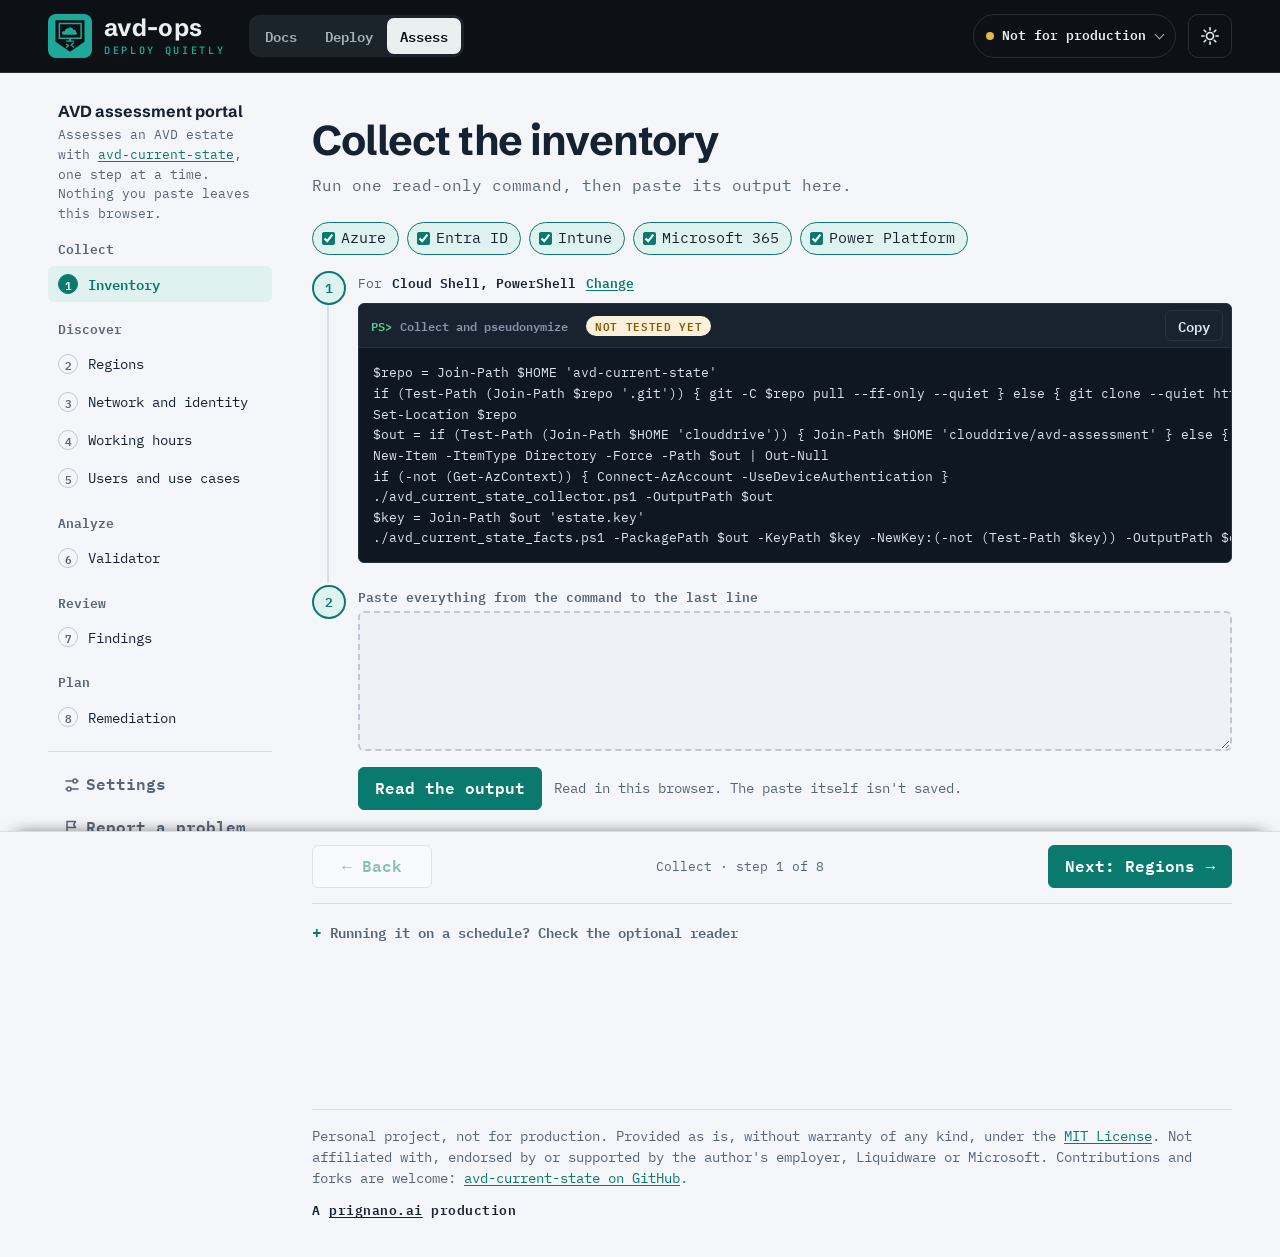
==== commit b310c26f: "feat(portal): add as-is assessment architecture diagram preview and SVG/Mermaid/Draw.io exports" ====
--- a/site/portal/index.html
+++ b/site/portal/index.html
@@ -267,6 +267,16 @@
       <div class="result-line" id="review-summary"></div>
       <div class="result-line" id="review-planes"></div>
       <div class="result-line hidden" id="review-sentiment"></div>
+      <details class="more" id="review-diagram-panel">
+        <summary>As-is architecture &amp; network diagram</summary>
+        <p class="muted">Generated from your <code>assessment.json</code> (C21) findings and <code>intake.json</code> (C19) answers across all five control planes and four Azure architecture zones.</p>
+        <div id="review-diagram"></div>
+        <div class="actions">
+          <a class="btnlink secondary" id="diagram-svg-download" href="#" download="as-is-architecture.svg">Export SVG (.svg)</a>
+          <a class="btnlink secondary" id="diagram-mmd-download" href="#" download="as-is-architecture.mmd">Export Mermaid (.mmd)</a>
+          <a class="btnlink secondary" id="diagram-drawio-download" href="#" download="as-is-architecture.drawio">Export Draw.io (.drawio)</a>
+        </div>
+      </details>
       <div class="row">
         <label class="switch"><input type="checkbox" id="hide-pass" checked><span><strong>Hide passing checks</strong></span></label>
         <label class="field"><span>Reviewed on</span><input type="text" id="reviewedOn" autocomplete="off" placeholder="2026-10-21"></label>
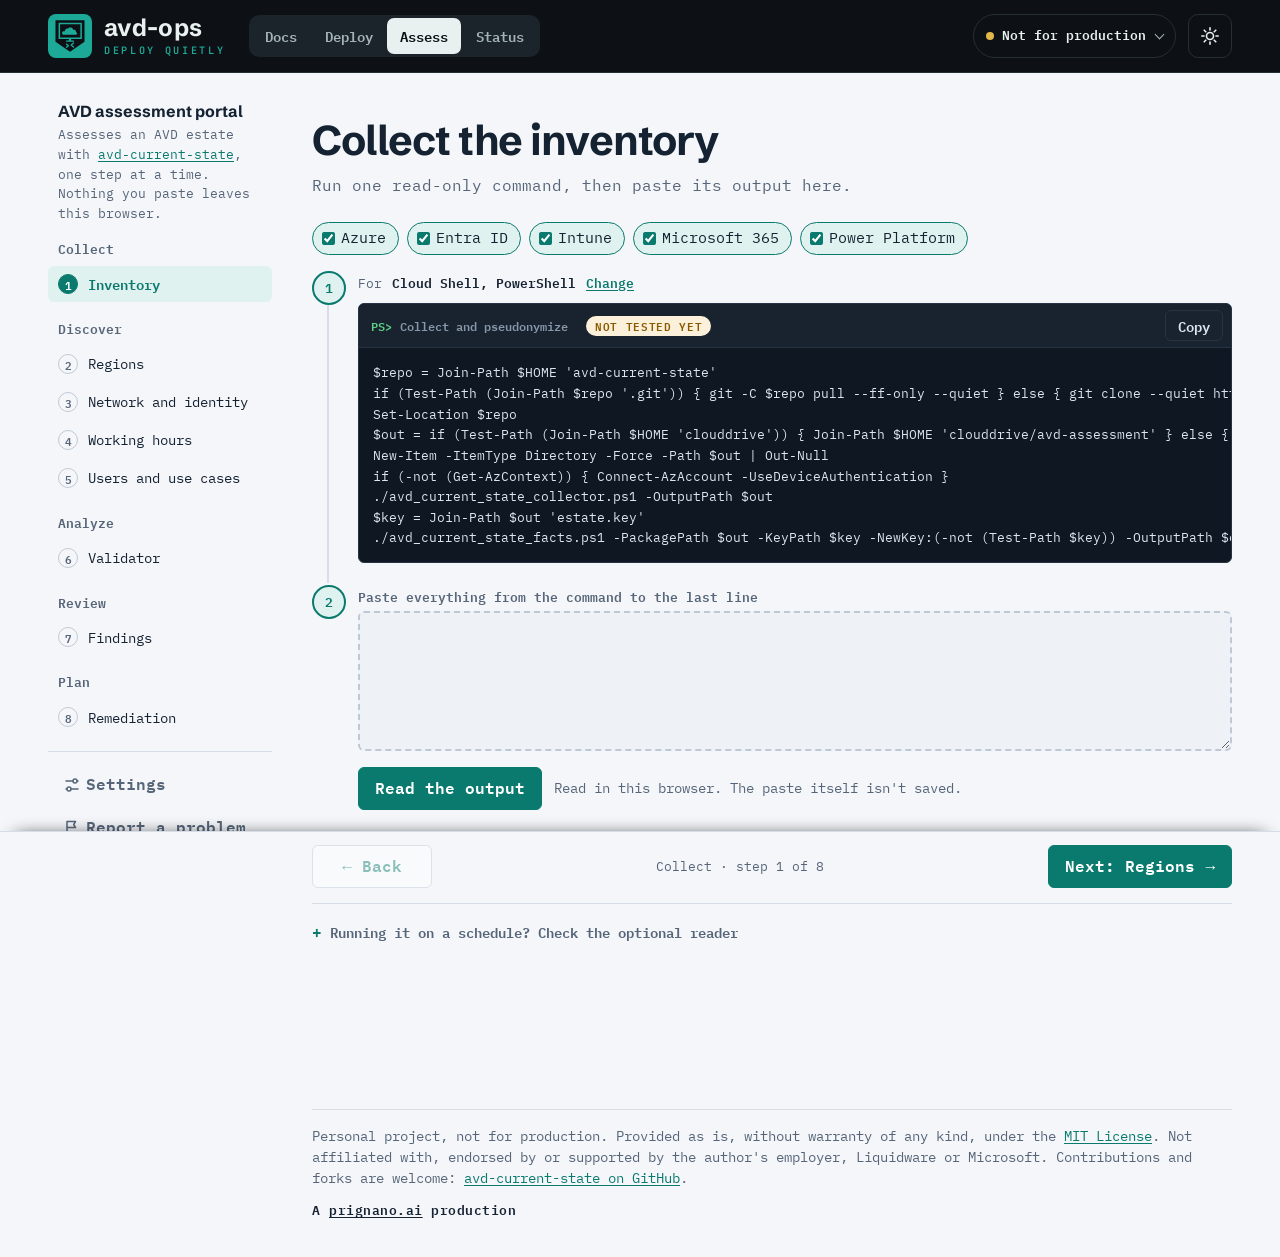
==== commit 5d56b460: "feat(site): host interactive status dashboard demo at site/status/ for status.avd-ops.dev" ====
--- a/site/portal/index.html
+++ b/site/portal/index.html
@@ -82,7 +82,7 @@
 <body class="portal shell">
 <!-- The avd-ops shell (avd-ops docs/design-system.md, "Shell"): the brand bar and switcher shared with avd-ops.dev and the deployment portal. -->
 <header class="bar"><div class="bar-in"><a class="brand" href="https://avd-ops.dev/"><img class="mark" src="../assets/brand/mark.svg" alt="" width="44" height="44"><span class="name"><span class="word">avd-ops</span><span class="tag">Deploy quietly</span></span></a>
-<nav class="switcher" aria-label="avd-ops tools"><a href="https://avd-ops.dev/">Docs</a><a href="https://deploy.avd-ops.dev/portal/">Deploy</a><a href="./" aria-current="page">Assess</a></nav>
+<nav class="switcher" aria-label="avd-ops tools"><a href="https://avd-ops.dev/">Docs</a><a href="https://deploy.avd-ops.dev/portal/">Deploy</a><a href="./" aria-current="page">Assess</a><a href="../status/">Status</a></nav>
 <details class="notice" id="disclaimer"><summary><strong class="long">Personal project. Not for production. No warranty.</strong><strong class="short">Not for production</strong></summary>
 <div class="full"><ul><li><strong>Personal project, not for production.</strong> Provided as is, without warranty of any kind (<a href="https://github.com/avd-ops/avd-current-state/blob/main/LICENSE">MIT License</a>).</li>
 <li>Not affiliated with, endorsed by or supported by the author's employer, and not an official Microsoft product.</li>
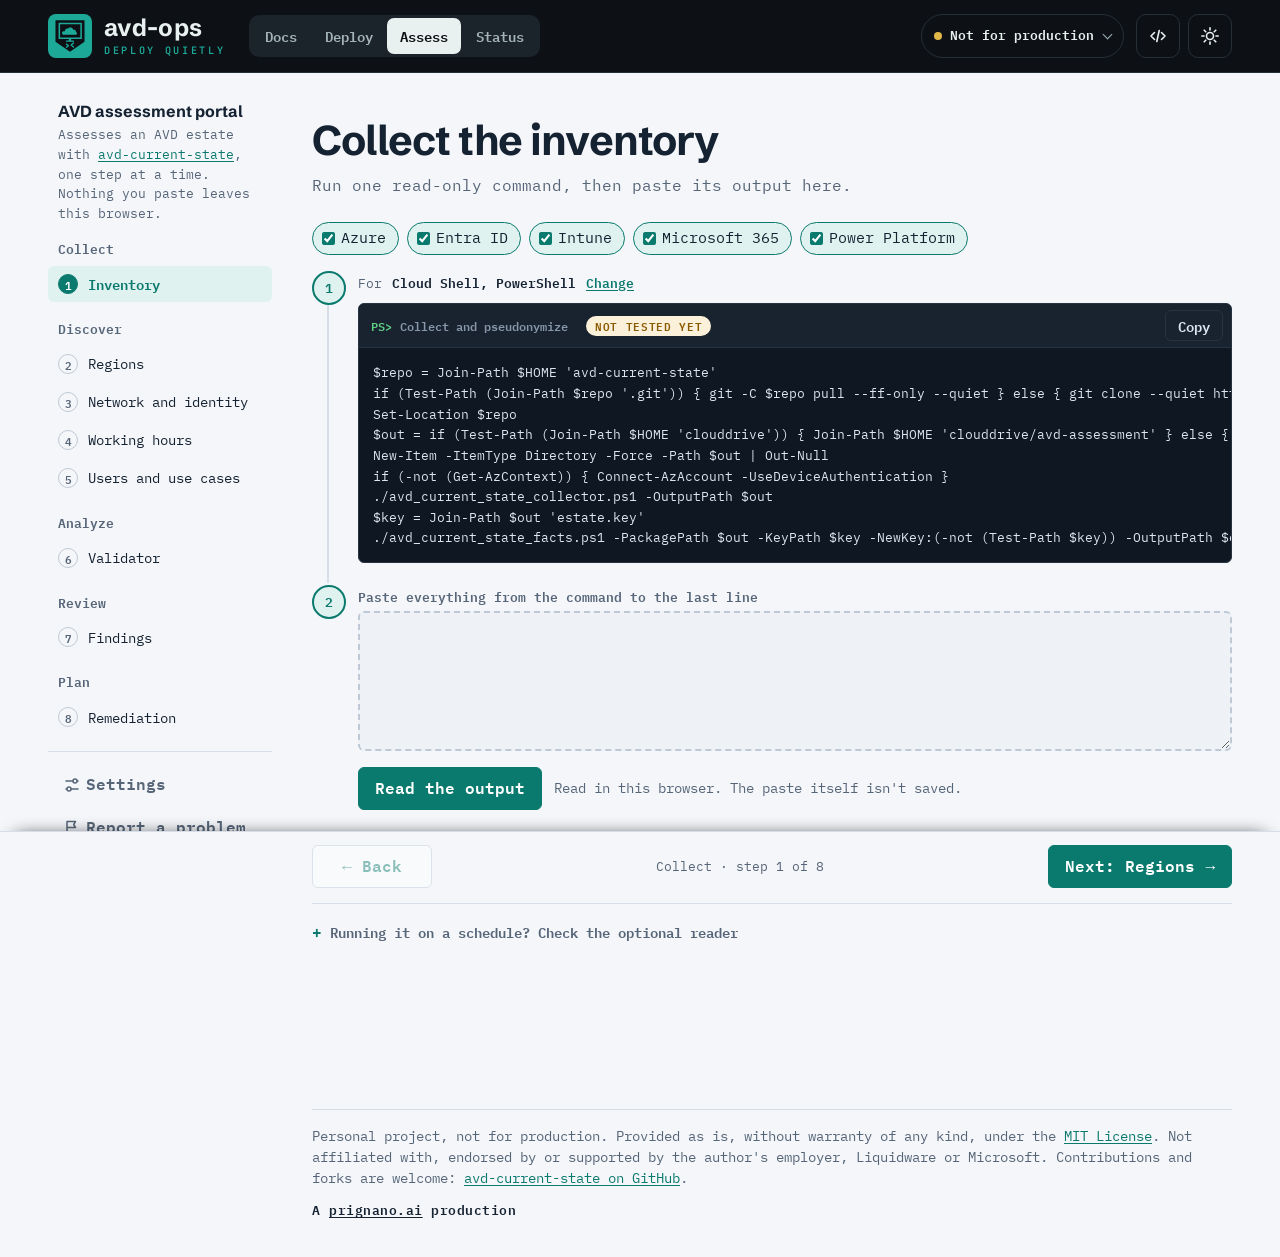
==== commit e8e173a9: "feat(portal): use friendly contract and decision names with dev mode toggle" ====
--- a/site/portal/index.html
+++ b/site/portal/index.html
@@ -87,7 +87,7 @@
 <div class="full"><ul><li><strong>Personal project, not for production.</strong> Provided as is, without warranty of any kind (<a href="https://github.com/avd-ops/avd-current-state/blob/main/LICENSE">MIT License</a>).</li>
 <li>Not affiliated with, endorsed by or supported by the author's employer, and not an official Microsoft product.</li>
 <li>Not a certification, a compliance attestation or a security audit.</li></ul></div></details>
-<div class="tools"><button class="iconbtn theme" type="button" aria-label="Switch theme"><svg class="sun" viewBox="0 0 20 20" fill="none" stroke="currentColor" stroke-width="1.6" stroke-linecap="round" aria-hidden="true"><circle cx="10" cy="10" r="3.5"/><path d="M10 1.8v2.2M10 16v2.2M1.8 10H4M16 10h2.2M4.2 4.2l1.6 1.6M14.2 14.2l1.6 1.6M4.2 15.8l1.6-1.6M14.2 5.8l1.6-1.6"/></svg><svg class="moon" viewBox="0 0 20 20" fill="none" stroke="currentColor" stroke-width="1.6" stroke-linejoin="round" aria-hidden="true"><path d="M16.5 12.4A7 7 0 0 1 7.6 3.5a7 7 0 1 0 8.9 8.9Z"/></svg></button></div></div></header>
+<div class="tools"><button class="iconbtn dev" type="button" aria-pressed="false" aria-label="Show contract and decision IDs (dev mode)" title="Show contract and decision IDs (dev mode)"><svg viewBox="0 0 20 20" fill="none" stroke="currentColor" stroke-width="1.6" stroke-linecap="round" stroke-linejoin="round" aria-hidden="true"><path d="M6.5 6.5 3 10l3.5 3.5M13.5 6.5 17 10l-3.5 3.5M11.2 4.5 8.8 15.5"/></svg></button><button class="iconbtn theme" type="button" aria-label="Switch theme"><svg class="sun" viewBox="0 0 20 20" fill="none" stroke="currentColor" stroke-width="1.6" stroke-linecap="round" aria-hidden="true"><circle cx="10" cy="10" r="3.5"/><path d="M10 1.8v2.2M10 16v2.2M1.8 10H4M16 10h2.2M4.2 4.2l1.6 1.6M14.2 14.2l1.6 1.6M4.2 15.8l1.6-1.6M14.2 5.8l1.6-1.6"/></svg><svg class="moon" viewBox="0 0 20 20" fill="none" stroke="currentColor" stroke-width="1.6" stroke-linejoin="round" aria-hidden="true"><path d="M16.5 12.4A7 7 0 0 1 7.6 3.5a7 7 0 1 0 8.9 8.9Z"/></svg></button></div></div></header>
 <!-- Settings and Report a problem open as sheets over the step (avd-ops docs/design-system.md, "Sheet"); Escape or the backdrop closes them. -->
 <button type="button" class="sheet-backdrop hidden" id="sheet-backdrop" aria-label="Close" tabindex="-1"></button>
 <section class="sheet hidden" id="settings-panel" role="dialog" aria-modal="true" aria-labelledby="settings-title">
@@ -269,7 +269,7 @@
       <div class="result-line hidden" id="review-sentiment"></div>
       <details class="more" id="review-diagram-panel">
         <summary>As-is architecture &amp; network diagram</summary>
-        <p class="muted">Generated from your <code>assessment.json</code> (C21) findings and <code>intake.json</code> (C19) answers across all five control planes and four Azure architecture zones.</p>
+        <p class="muted">Generated from your Assessment Report (<code>assessment.json</code><span class="dev-id">, C21</span>) findings and Discovery Intake (<code>intake.json</code><span class="dev-id">, C19</span>) answers across all five control planes and four Azure architecture zones.</p>
         <div id="review-diagram"></div>
         <div class="actions">
           <a class="btnlink secondary" id="diagram-svg-download" href="#" download="as-is-architecture.svg">Export SVG (.svg)</a>
--- a/site/assets/avd-ops-shell.css
+++ b/site/assets/avd-ops-shell.css
@@ -28,10 +28,14 @@
 .shell header.bar .iconbtn svg{width:20px;height:20px}
 .shell header.bar :focus-visible{outline-color:var(--shell-fg)}
 .shell header.bar .menu{display:none}
+.shell header.bar .tools .iconbtn.dev[aria-pressed="true"],.shell header.bar .tools .iconbtn.dev[aria-pressed="true"]:hover{background:var(--shell-hover);border-color:var(--brand);color:var(--brand)}
+.shell .dev-id{display:none}
+.shell.dev-on .dev-id{display:inline}
+.shell.dev-on .dev-off{display:none}
 .shell .theme .moon{display:none}
 :root[data-theme="dark"] .shell .theme .sun{display:none} :root[data-theme="dark"] .shell .theme .moon{display:block}
 @media (prefers-color-scheme:dark){:root:not([data-theme="light"]) .shell .theme .sun{display:none}:root:not([data-theme="light"]) .shell .theme .moon{display:block}}
-html:not(.js) .shell .theme{display:none}
+html:not(.js) .shell .theme,html:not(.js) .shell .dev{display:none}
 
 /* Notice: a pill in the bar, beside the buttons, that opens to the full research-only notice under the bar. The
    whole text stays in the page. Wide screens show the full line, narrower ones "Not for production", phones the dot. */
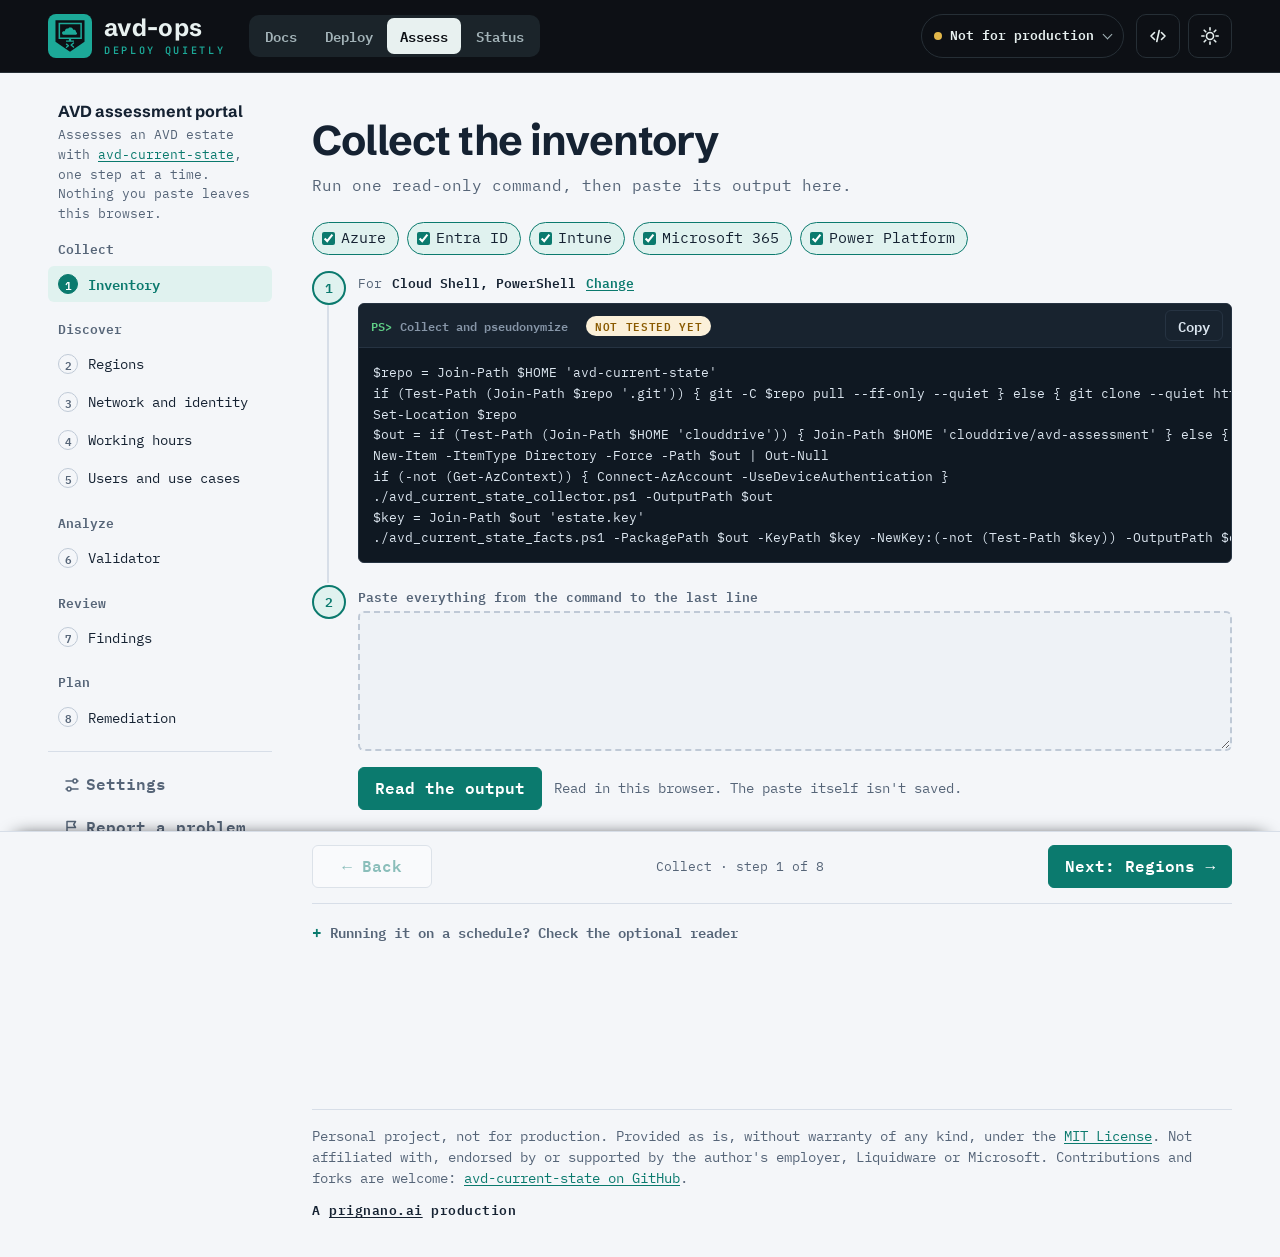
==== commit 3897e8a1: "feat(site): point avd-current-state Pages root to assess.avd-ops.dev and portal/ No KB entry: points" ====
--- a/site/portal/index.html
+++ b/site/portal/index.html
@@ -82,7 +82,7 @@
 <body class="portal shell">
 <!-- The avd-ops shell (avd-ops docs/design-system.md, "Shell"): the brand bar and switcher shared with avd-ops.dev and the deployment portal. -->
 <header class="bar"><div class="bar-in"><a class="brand" href="https://avd-ops.dev/"><img class="mark" src="../assets/brand/mark.svg" alt="" width="44" height="44"><span class="name"><span class="word">avd-ops</span><span class="tag">Deploy quietly</span></span></a>
-<nav class="switcher" aria-label="avd-ops tools"><a href="https://avd-ops.dev/">Docs</a><a href="https://deploy.avd-ops.dev/portal/">Deploy</a><a href="./" aria-current="page">Assess</a><a href="../status/">Status</a></nav>
+<nav class="switcher" aria-label="avd-ops tools"><a href="https://avd-ops.dev/">Docs</a><a href="https://deploy.avd-ops.dev/portal/">Deploy</a><a href="./" aria-current="page">Assess</a><a href="https://status.avd-ops.dev/status/">Status</a></nav>
 <details class="notice" id="disclaimer"><summary><strong class="long">Personal project. Not for production. No warranty.</strong><strong class="short">Not for production</strong></summary>
 <div class="full"><ul><li><strong>Personal project, not for production.</strong> Provided as is, without warranty of any kind (<a href="https://github.com/avd-ops/avd-current-state/blob/main/LICENSE">MIT License</a>).</li>
 <li>Not affiliated with, endorsed by or supported by the author's employer, and not an official Microsoft product.</li>
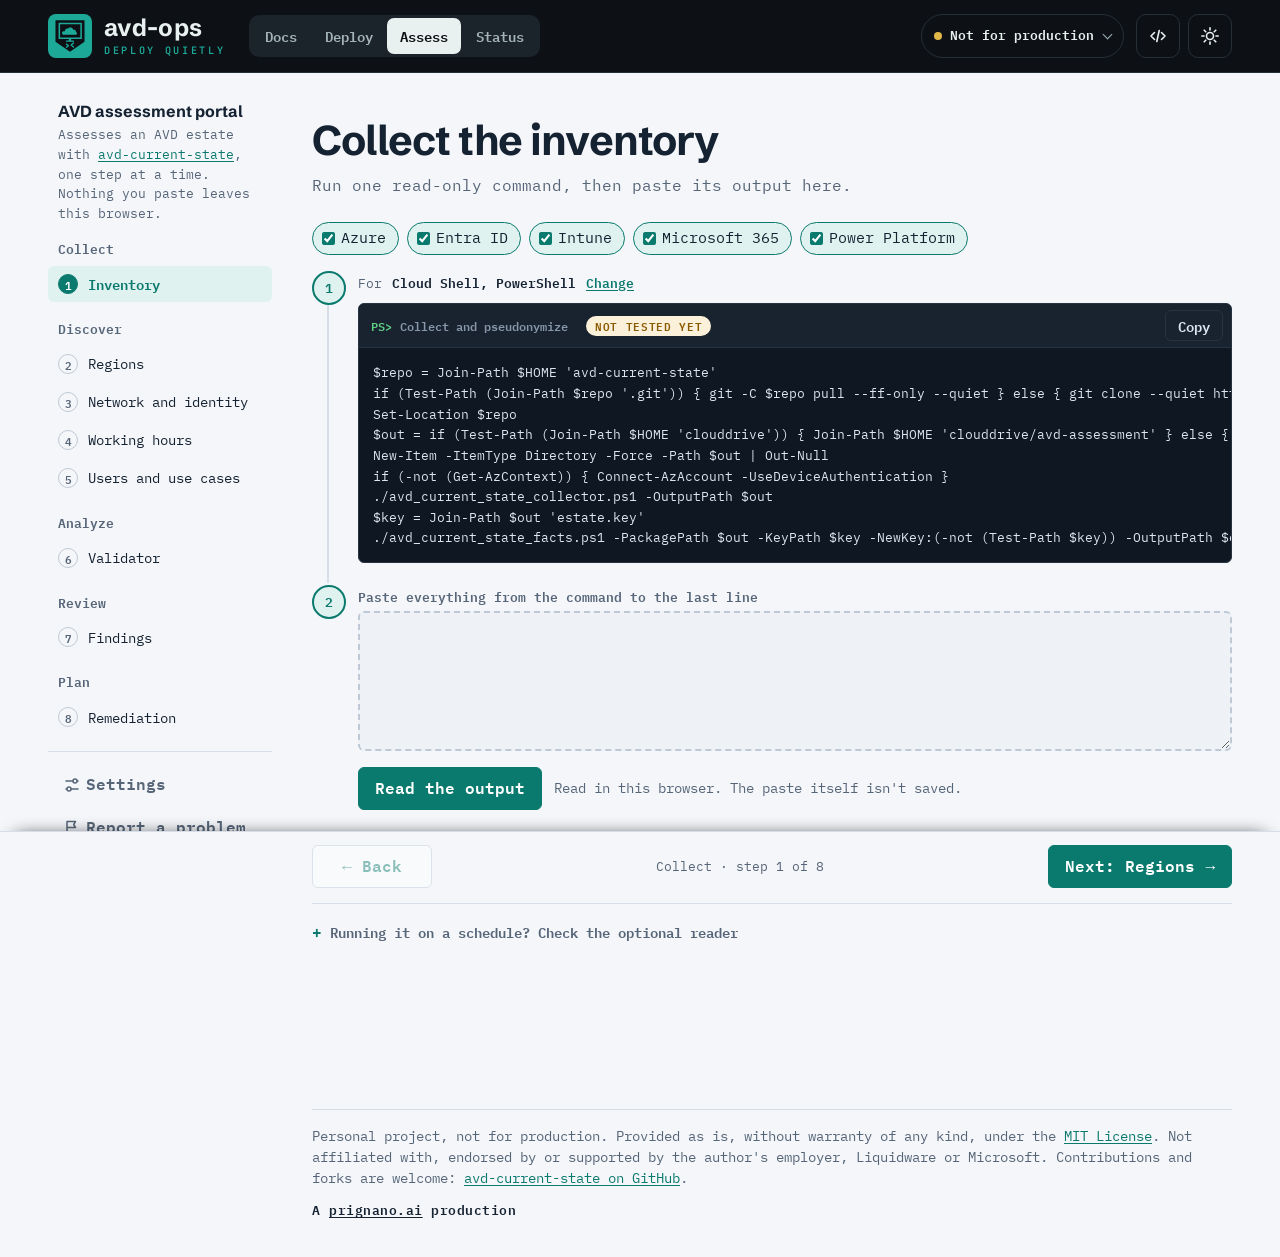
==== commit 34311159: "Merge pull request #81 from avd-ops/feat/usgov-phase3-current-state feat: add Azure US Government / " ====
--- a/site/portal/index.html
+++ b/site/portal/index.html
@@ -97,6 +97,7 @@
   <div class="runin" id="runin" role="group" aria-labelledby="runin-title"><span class="runin-title" id="runin-title">Run the commands in</span>
     <div class="segmented" role="radiogroup" aria-label="Where"><label><input type="radio" name="runin-where" value="cloudshell" checked><span>Cloud Shell</span></label><label><input type="radio" name="runin-where" value="windows"><span>Windows</span></label><label><input type="radio" name="runin-where" value="macos"><span>macOS</span></label></div>
     <div class="segmented" role="radiogroup" aria-label="Shell"><label><input type="radio" name="runin-shell" value="pwsh" checked><span>PowerShell</span></label><label><input type="radio" name="runin-shell" value="bash"><span>Bash</span></label></div>
+    <div class="segmented" role="radiogroup" aria-label="Cloud"><label><input type="radio" name="runin-cloud" value="commercial" checked><span>Commercial</span></label><label><input type="radio" name="runin-cloud" value="usgov"><span>Azure US Gov / GCC High</span></label></div>
     <span class="muted" id="runin-note"></span>
   </div>
   <label class="field gap"><span>Subscriptions to collect</span><textarea class="prose" id="subscriptions" autocomplete="off" placeholder="One per line, by name. Empty: every subscription you can read."></textarea></label>
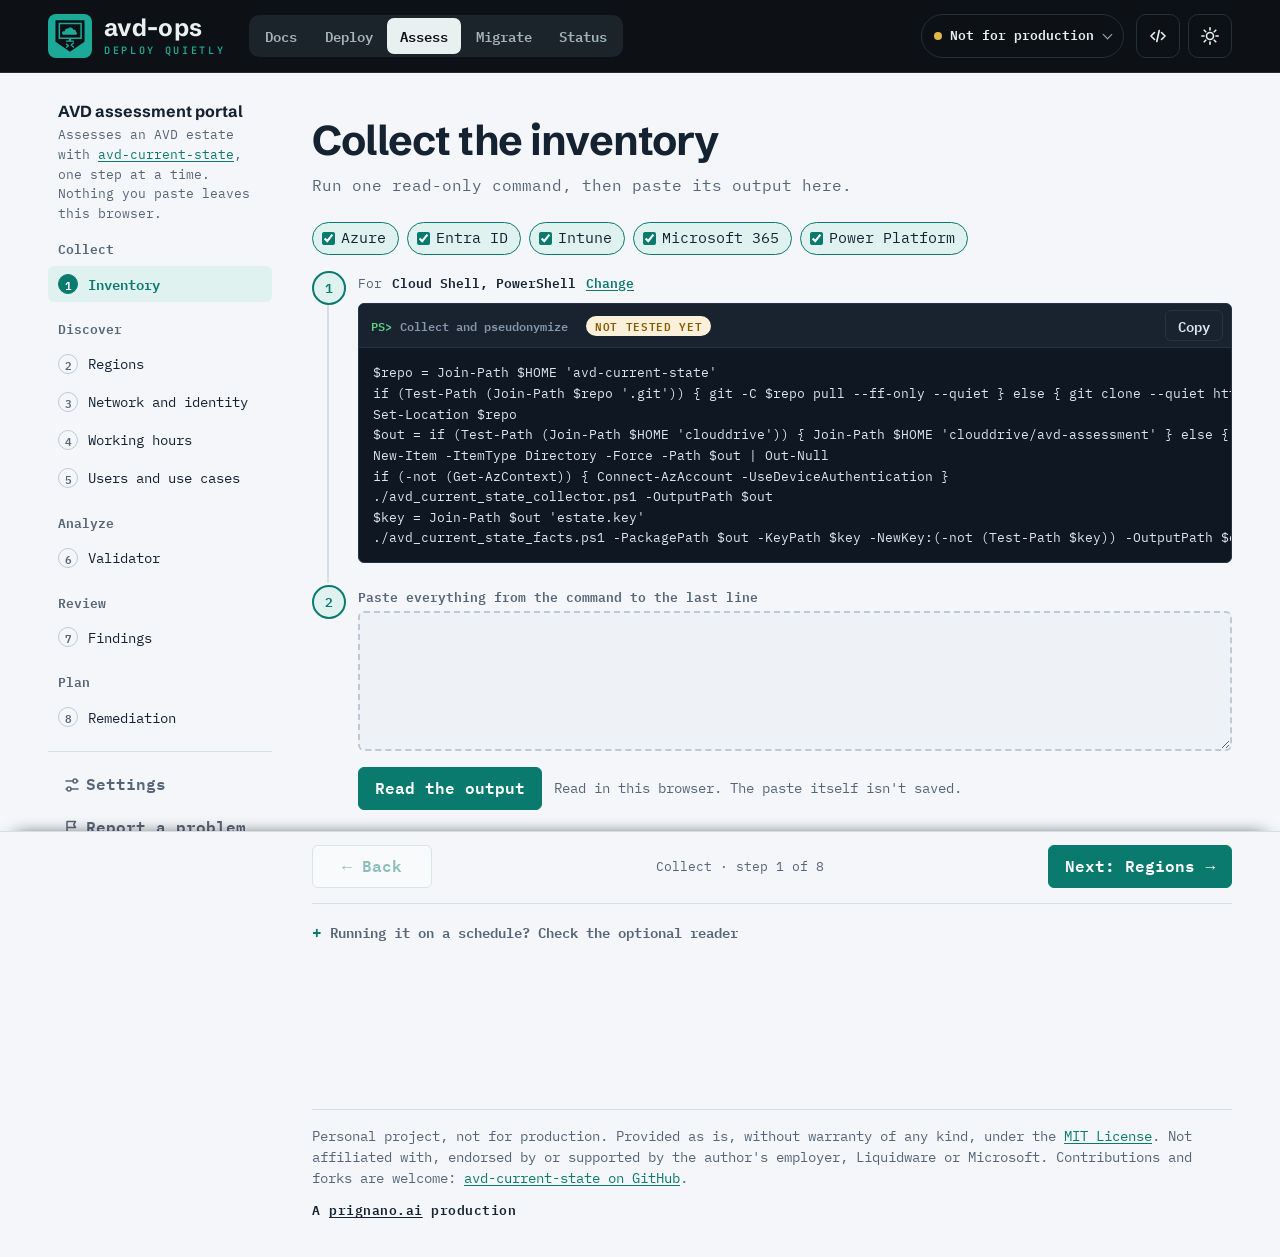
==== commit 47f98d36: "feat(portal): unify switcher header and move links to avd-ops.app" ====
--- a/site/portal/index.html
+++ b/site/portal/index.html
@@ -82,7 +82,7 @@
 <body class="portal shell">
 <!-- The avd-ops shell (avd-ops docs/design-system.md, "Shell"): the brand bar and switcher shared with avd-ops.dev and the deployment portal. -->
 <header class="bar"><div class="bar-in"><a class="brand" href="https://avd-ops.dev/"><img class="mark" src="../assets/brand/mark.svg" alt="" width="44" height="44"><span class="name"><span class="word">avd-ops</span><span class="tag">Deploy quietly</span></span></a>
-<nav class="switcher" aria-label="avd-ops tools"><a href="https://avd-ops.dev/">Docs</a><a href="https://deploy.avd-ops.dev/portal/">Deploy</a><a href="./" aria-current="page">Assess</a><a href="https://status.avd-ops.dev/status/">Status</a></nav>
+<nav class="switcher" aria-label="avd-ops tools"><a href="https://avd-ops.dev/">Docs</a><a href="https://avd-ops.app/deploy/">Deploy</a><a href="./" aria-current="page">Assess</a><a href="https://avd-ops.app/migrate/">Migrate</a><a href="https://avd-ops.app/status/">Status</a></nav>
 <details class="notice" id="disclaimer"><summary><strong class="long">Personal project. Not for production. No warranty.</strong><strong class="short">Not for production</strong></summary>
 <div class="full"><ul><li><strong>Personal project, not for production.</strong> Provided as is, without warranty of any kind (<a href="https://github.com/avd-ops/avd-current-state/blob/main/LICENSE">MIT License</a>).</li>
 <li>Not affiliated with, endorsed by or supported by the author's employer, and not an official Microsoft product.</li>
